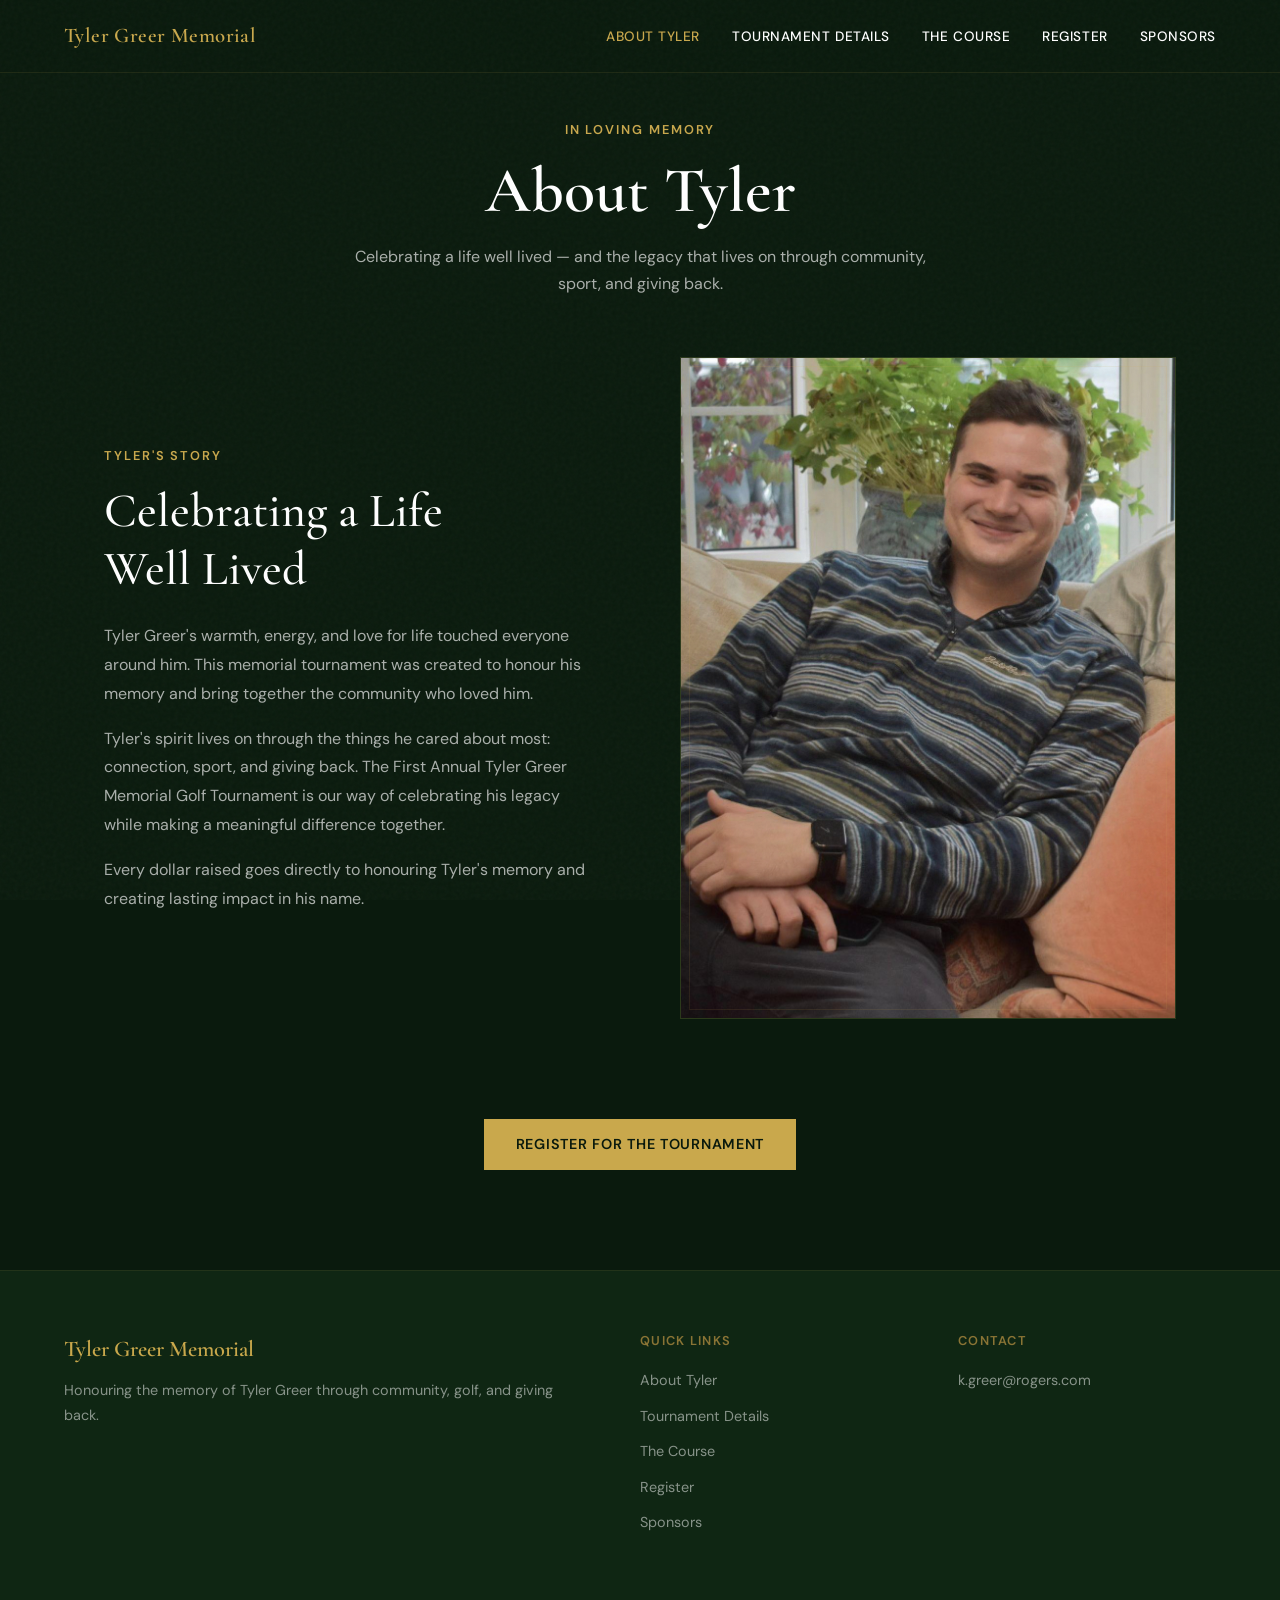
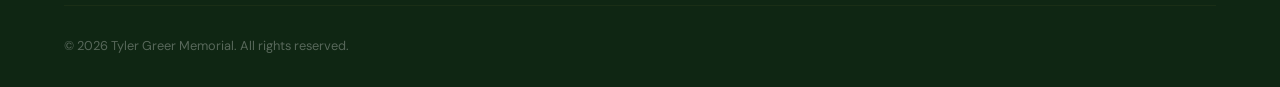
==== about.html @ 77832f96 "Add About Tyler page in dark green + gold tournament theme Brings the About Tyler section over from " ====
<!DOCTYPE html>
<html lang="en">
<head>
  <meta charset="UTF-8">
  <meta name="viewport" content="width=device-width, initial-scale=1.0">
  <title>About Tyler | Tyler Greer Memorial</title>
  <meta name="robots" content="noindex, nofollow">
  <meta name="description" content="Honouring the memory of Tyler Greer through community, sport, and giving back.">

  <!-- Fonts -->
  <link rel="preconnect" href="https://fonts.googleapis.com">
  <link rel="preconnect" href="https://fonts.gstatic.com" crossorigin>
  <link href="https://fonts.googleapis.com/css2?family=Cormorant+Garamond:ital,wght@0,400;0,500;0,600;0,700;1,400&family=DM+Sans:wght@400;500;600;700&display=swap" rel="stylesheet">

  <link rel="stylesheet" href="styles.css">

  <style>
    .about-page-hero {
      padding: 120px clamp(20px, 5vw, 80px) 40px;
      text-align: center;
    }

    .about-page-hero .section-label {
      margin-bottom: 16px;
    }

    .about-page-hero h1 {
      font-family: 'Cormorant Garamond', Georgia, serif;
      font-size: clamp(2.5rem, 5vw, 4rem);
      font-weight: 600;
      line-height: 1.1;
      margin-bottom: 16px;
    }

    .about-page-hero p {
      color: rgba(255, 255, 255, 0.65);
      max-width: 600px;
      margin: 0 auto;
      font-size: 1rem;
      line-height: 1.7;
    }

    .about.about--page {
      padding-top: 20px;
      padding-bottom: clamp(60px, 8vw, 100px);
    }

    .about-cta {
      text-align: center;
      padding: 0 clamp(20px, 5vw, 80px) clamp(60px, 8vw, 100px);
    }

    .about-cta .btn-primary {
      display: inline-block;
      min-width: 220px;
    }

    @media (max-width: 768px) {
      .about-page-hero {
        padding: 100px 20px 24px;
      }

      .about.about--page {
        grid-template-columns: 1fr !important;
        gap: 40px !important;
      }

      .about-photo {
        max-width: 360px;
        margin: 0 auto;
      }
    }
  </style>
</head>
<body>

  <!-- NAVIGATION -->
  <header class="header" id="header">
    <nav class="nav">
      <a href="index.html" class="nav-logo">Tyler Greer Memorial</a>
      <ul class="nav-links" id="navLinks">
        <li><a href="about.html" class="active">About Tyler</a></li>
        <li><a href="index.html#tournament">Tournament Details</a></li>
        <li><a href="course.html">The Course</a></li>
        <li><a href="index.html#register">Register</a></li>
        <li><a href="index.html#sponsors">Sponsors</a></li>
      </ul>
      <button class="mobile-toggle" id="mobileToggle" aria-label="Toggle navigation" aria-expanded="false">
        <span></span>
        <span></span>
        <span></span>
      </button>
    </nav>
  </header>

  <!-- ABOUT HERO -->
  <section class="about-page-hero">
    <span class="section-label">In Loving Memory</span>
    <h1>About Tyler</h1>
    <p>Celebrating a life well lived &mdash; and the legacy that lives on through community, sport, and giving back.</p>
  </section>

  <!-- ABOUT TYLER -->
  <section class="about about--page" id="about">
    <div class="about-text">
      <span class="section-label">Tyler's Story</span>
      <h2>Celebrating a Life<br>Well Lived</h2>
      <p>Tyler Greer's warmth, energy, and love for life touched everyone around him. This memorial tournament was created to honour his memory and bring together the community who loved him.</p>
      <p>Tyler's spirit lives on through the things he cared about most: connection, sport, and giving back. The First Annual Tyler Greer Memorial Golf Tournament is our way of celebrating his legacy while making a meaningful difference together.</p>
      <p>Every dollar raised goes directly to honouring Tyler's memory and creating lasting impact in his name.</p>
    </div>
    <div class="about-photo">
      <img src="tyler.jpeg" alt="Tyler Greer">
    </div>
  </section>

  <!-- CTA -->
  <section class="about-cta">
    <a href="index.html#register" class="btn-primary">Register for the Tournament</a>
  </section>

  <!-- FOOTER -->
  <footer class="footer">
    <div class="footer-inner">
      <div class="footer-brand">
        <h3>Tyler Greer Memorial</h3>
        <p>Honouring the memory of Tyler Greer through community, golf, and giving back.</p>
      </div>
      <div class="footer-col">
        <h4>Quick Links</h4>
        <ul>
          <li><a href="about.html">About Tyler</a></li>
          <li><a href="index.html#tournament">Tournament Details</a></li>
          <li><a href="course.html">The Course</a></li>
          <li><a href="index.html#register">Register</a></li>
          <li><a href="index.html#sponsors">Sponsors</a></li>
        </ul>
      </div>
      <div class="footer-col">
        <h4>Contact</h4>
        <ul>
          <li><a href="mailto:k.greer@rogers.com">k.greer@rogers.com</a></li>
        </ul>
      </div>
    </div>
    <div class="footer-bottom">
      <span>&copy; <span id="yearEl"></span> Tyler Greer Memorial. All rights reserved.</span>
    </div>
  </footer>

  <script src="script.js"></script>
</body>
</html>
---- styles.css ----
/* ============================================
   Tyler Greer Memorial
   Dark Green + Gold Luxury Golf Aesthetic
   ============================================ */

/* --- CSS Variables --- */
:root {
  --deep-green: #0a1a0d;
  --dark-green: #0f2613;
  --mid-green: #1a3a22;
  --soft-green: #2a5435;
  --light-green: #3d7a4a;
  --gold: #c9a84c;
  --gold-light: #dfc477;
  --gold-dim: #8a7435;
  --cream: #ffffff;
  --cream-soft: #ffffff;
  --white: #ffffff;
  --ease-out: cubic-bezier(0.16, 1, 0.3, 1);
  --ease-in-out: cubic-bezier(0.65, 0, 0.35, 1);
}

/* --- Light Theme (Foundation pages) --- */
body.theme-light {
  --deep-green: #FAF8F5;
  --dark-green: #F0EBE3;
  --mid-green: #E8E0D4;
  --soft-green: #D4C9B8;
  --cream: #1A2332;
  --cream-soft: #1A2332;
  --white: #1A2332;
  --gold-dim: #b8963f;
  background: #FAF8F5;
  color: #1A2332;
}

body.theme-light::before {
  display: none;
}

body.theme-light .header {
  background: rgba(250, 248, 245, 0.9);
  border-bottom-color: rgba(26, 35, 50, 0.08);
}

body.theme-light .header.scrolled {
  background: rgba(250, 248, 245, 0.97);
  box-shadow: 0 4px 30px rgba(0, 0, 0, 0.06);
}

body.theme-light .hero {
  background:
    radial-gradient(ellipse at 20% 50%, rgba(201, 168, 76, 0.06) 0%, transparent 60%),
    radial-gradient(ellipse at 80% 30%, rgba(201, 168, 76, 0.04) 0%, transparent 50%),
    #FAF8F5;
}

body.theme-light .hero-title {
  color: #1A2332;
}

body.theme-light .hero-venue {
  color: rgba(26, 35, 50, 0.6);
}

body.theme-light .btn-primary {
  color: #fff;
}

body.theme-light .nav-cta {
  color: #fff;
}

body.theme-light .popular-badge {
  color: #fff;
}

body.theme-light .btn-ghost {
  color: #1A2332;
  border-color: rgba(26, 35, 50, 0.2);
}

body.theme-light .btn-ghost:hover {
  border-color: var(--gold);
  color: var(--gold);
}

body.theme-light .nav-links a {
  color: rgba(26, 35, 50, 0.6);
}

body.theme-light .nav-links a:hover {
  color: var(--gold);
}

body.theme-light .stats-bar {
  background: #F0EBE3;
  border-color: rgba(26, 35, 50, 0.08);
}

body.theme-light .stat-label {
  color: rgba(26, 35, 50, 0.5);
}

body.theme-light .stat-divider {
  background: rgba(26, 35, 50, 0.12);
}

body.theme-light .about-text p {
  color: rgba(26, 35, 50, 0.6);
}

body.theme-light .about-photo {
  background: #F0EBE3;
  border-color: rgba(26, 35, 50, 0.1);
}

body.theme-light .about-photo::after {
  border-color: rgba(26, 35, 50, 0.06);
}

body.theme-light .section-label {
  color: var(--gold);
}

body.theme-light .tournament-cta {
  background: #F0EBE3;
  border-color: rgba(26, 35, 50, 0.08);
}

body.theme-light .tournament-cta p {
  color: rgba(26, 35, 50, 0.6);
}

body.theme-light .tournament-cta .hero-date {
  color: var(--gold);
}

body.theme-light .tournament-cta .hero-venue {
  color: rgba(26, 35, 50, 0.55);
}

body.theme-light .details {
  background: #F0EBE3;
  border-color: rgba(26, 35, 50, 0.08);
}

body.theme-light .detail-card {
  background: rgba(250, 248, 245, 0.7);
  border-color: rgba(26, 35, 50, 0.08);
}

body.theme-light .detail-card:hover {
  border-color: rgba(201, 168, 76, 0.3);
  box-shadow: 0 8px 30px rgba(0, 0, 0, 0.06);
}

body.theme-light .detail-card h3 {
  color: var(--gold);
}

body.theme-light .detail-card p {
  color: rgba(26, 35, 50, 0.6);
}

body.theme-light .donate {
  background: #FAF8F5;
}

body.theme-light .donate-inner > p {
  color: rgba(26, 35, 50, 0.6);
}

body.theme-light .donate-amount {
  background: #F0EBE3;
  border-color: rgba(26, 35, 50, 0.1);
  color: #1A2332;
}

body.theme-light .donate-amount:hover,
body.theme-light .donate-amount.active {
  border-color: var(--gold);
  background: rgba(201, 168, 76, 0.1);
  color: var(--gold);
}

body.theme-light .donate-custom {
  background: #F0EBE3;
  border-color: rgba(26, 35, 50, 0.1);
  color: #1A2332;
}

body.theme-light .donate-custom::placeholder {
  color: rgba(26, 35, 50, 0.35);
}

body.theme-light .donate-custom:focus {
  border-color: var(--gold);
  box-shadow: 0 0 0 3px rgba(201, 168, 76, 0.1);
}

body.theme-light .footer {
  background: #1A2332;
  color: #ffffff;
  border-top-color: rgba(201, 168, 76, 0.1);
}

body.theme-light .footer-brand p {
  color: rgba(255, 255, 255, 0.5);
}

body.theme-light .footer-col h4 {
  color: var(--gold-dim);
}

body.theme-light .footer-col ul li a,
body.theme-light .footer-col ul li span {
  color: rgba(255, 255, 255, 0.5);
}

body.theme-light .footer-col ul li a:hover {
  color: var(--gold);
}

body.theme-light .footer-bottom {
  color: rgba(255, 255, 255, 0.3);
  border-top-color: rgba(255, 255, 255, 0.06);
}

body.theme-light .scroll-indicator span {
  color: rgba(26, 35, 50, 0.3);
}

body.theme-light .scroll-line {
  background: linear-gradient(to bottom, var(--gold-dim), transparent);
}

/* Mobile nav overlay for light theme */
@media (max-width: 768px) {
  body.theme-light .nav-links {
    background: rgba(250, 248, 245, 0.98);
    border-bottom: 1px solid rgba(26, 35, 50, 0.08);
  }

  body.theme-light .nav-links a {
    color: #1A2332;
    border-bottom-color: rgba(26, 35, 50, 0.06);
  }

  body.theme-light .mobile-toggle span {
    background: #1A2332;
  }
}

/* --- Reset --- */
*, *::before, *::after {
  margin: 0;
  padding: 0;
  box-sizing: border-box;
}

html {
  scroll-behavior: smooth;
  font-size: 16px;
}

body {
  font-family: 'DM Sans', 'Helvetica Neue', sans-serif;
  background: var(--deep-green);
  color: var(--cream);
  line-height: 1.6;
  overflow-x: hidden;
  -webkit-font-smoothing: antialiased;
  -moz-osx-font-smoothing: grayscale;
}

/* Grain texture overlay */
body::before {
  content: '';
  position: fixed;
  top: 0;
  left: 0;
  width: 100%;
  height: 100%;
  background-image: url("data:image/svg+xml,%3Csvg viewBox='0 0 256 256' xmlns='http://www.w3.org/2000/svg'%3E%3Cfilter id='noise'%3E%3CfeTurbulence type='fractalNoise' baseFrequency='0.9' numOctaves='4' stitchTiles='stitch'/%3E%3C/filter%3E%3Crect width='100%25' height='100%25' filter='url(%23noise)' opacity='0.035'/%3E%3C/svg%3E");
  pointer-events: none;
  z-index: 9999;
}

a {
  color: inherit;
  text-decoration: none;
}

ul {
  list-style: none;
}

img {
  max-width: 100%;
  display: block;
}

/* --- Section Shared --- */
.section-label {
  display: block;
  font-size: 0.8rem;
  font-weight: 600;
  letter-spacing: 0.15em;
  text-transform: uppercase;
  color: var(--gold);
  margin-bottom: 16px;
}

/* ============================================
   NAVIGATION
   ============================================ */
.header {
  position: fixed;
  top: 0;
  left: 0;
  right: 0;
  z-index: 100;
  padding: 0 clamp(20px, 5vw, 80px);
  background: rgba(10, 26, 13, 0.85);
  backdrop-filter: blur(20px);
  -webkit-backdrop-filter: blur(20px);
  border-bottom: 1px solid rgba(201, 168, 76, 0.1);
  transition: background 0.4s, box-shadow 0.4s;
}

.header.scrolled {
  background: rgba(10, 26, 13, 0.95);
  box-shadow: 0 4px 30px rgba(0, 0, 0, 0.3);
}

.nav {
  max-width: 1200px;
  margin: 0 auto;
  display: flex;
  justify-content: space-between;
  align-items: center;
  height: 72px;
}

.nav-logo {
  font-family: 'Cormorant Garamond', Georgia, serif;
  font-size: 1.3rem;
  font-weight: 600;
  color: var(--gold);
  letter-spacing: 0.02em;
  white-space: nowrap;
}

.nav-links {
  display: flex;
  gap: 32px;
}

.nav-links a {
  color: var(--cream-soft);
  font-size: 0.85rem;
  font-weight: 500;
  letter-spacing: 0.04em;
  text-transform: uppercase;
  transition: color 0.3s;
}

.nav-links a:hover {
  color: var(--gold);
}

.nav-cta {
  padding: 10px 24px;
  font-size: 0.8rem;
}

/* Mobile Toggle */
.mobile-toggle {
  display: none;
  flex-direction: column;
  justify-content: center;
  gap: 5px;
  background: none;
  border: none;
  cursor: pointer;
  padding: 8px;
  z-index: 101;
}

.mobile-toggle span {
  display: block;
  width: 24px;
  height: 2px;
  background: var(--cream);
  transition: all 0.3s var(--ease-out);
  transform-origin: center;
}

.mobile-toggle.active span:nth-child(1) {
  transform: rotate(45deg) translate(5px, 5px);
}

.mobile-toggle.active span:nth-child(2) {
  opacity: 0;
}

.mobile-toggle.active span:nth-child(3) {
  transform: rotate(-45deg) translate(5px, -5px);
}

/* ============================================
   BUTTONS
   ============================================ */
.btn-primary {
  display: inline-block;
  background: var(--gold);
  color: var(--deep-green);
  padding: 14px 32px;
  border: none;
  font-family: 'DM Sans', sans-serif;
  font-weight: 600;
  font-size: 0.9rem;
  letter-spacing: 0.05em;
  text-transform: uppercase;
  cursor: pointer;
  transition: all 0.3s var(--ease-out);
  text-align: center;
}

.btn-primary:hover {
  background: var(--gold-light);
  transform: translateY(-3px);
  box-shadow: 0 8px 30px rgba(201, 168, 76, 0.3);
}

.btn-green {
  display: inline-block;
  background: #1a3a22;
  color: #c9a84c;
  padding: 14px 32px;
  border: 1px solid #1a3a22;
  font-family: 'DM Sans', sans-serif;
  font-weight: 600;
  font-size: 0.9rem;
  letter-spacing: 0.05em;
  text-transform: uppercase;
  cursor: pointer;
  transition: all 0.3s var(--ease-out);
  text-align: center;
  text-decoration: none;
}

.btn-green:hover {
  background: #2a5435;
  border-color: #2a5435;
  transform: translateY(-3px);
  box-shadow: 0 8px 30px rgba(26, 58, 34, 0.3);
}

.btn-ghost {
  display: inline-block;
  background: transparent;
  color: var(--cream);
  padding: 14px 32px;
  border: 1px solid rgba(255, 255, 255, 0.3);
  font-family: 'DM Sans', sans-serif;
  font-weight: 500;
  font-size: 0.9rem;
  letter-spacing: 0.05em;
  text-transform: uppercase;
  cursor: pointer;
  transition: all 0.3s var(--ease-out);
  text-align: center;
}

.btn-ghost:hover {
  border-color: var(--gold);
  color: var(--gold);
  transform: translateY(-3px);
}

/* ============================================
   HERO
   ============================================ */
.hero {
  min-height: 100vh;
  display: flex;
  flex-direction: column;
  justify-content: center;
  align-items: center;
  text-align: center;
  padding: 120px clamp(20px, 5vw, 80px) 80px;
  position: relative;
  background:
    radial-gradient(ellipse at 20% 50%, rgba(42, 84, 53, 0.3) 0%, transparent 60%),
    radial-gradient(ellipse at 80% 30%, rgba(201, 168, 76, 0.08) 0%, transparent 50%),
    var(--deep-green);
}

.hero-content {
  max-width: 800px;
}

.hero-memorial {
  display: block;
  font-family: 'DM Sans', sans-serif;
  font-size: 0.85rem;
  font-weight: 500;
  letter-spacing: 0.15em;
  text-transform: uppercase;
  color: var(--gold);
  margin-bottom: 24px;
  opacity: 0;
  animation: fadeUp 0.8s var(--ease-out) 0.2s forwards;
}

.hero-title {
  font-family: 'Cormorant Garamond', Georgia, serif;
  font-size: clamp(2.8rem, 7vw, 5.5rem);
  font-weight: 600;
  line-height: 1.1;
  margin-bottom: 16px;
  opacity: 0;
  animation: fadeUp 0.8s var(--ease-out) 0.4s forwards;
}

.hero-date {
  font-family: 'Cormorant Garamond', Georgia, serif;
  font-size: clamp(1.2rem, 3vw, 1.8rem);
  font-weight: 400;
  font-style: italic;
  color: var(--gold-light);
  margin-bottom: 8px;
  opacity: 0;
  animation: fadeUp 0.8s var(--ease-out) 0.6s forwards;
}

.hero-venue {
  font-size: 1rem;
  color: rgba(255, 255, 255, 0.65);
  margin-bottom: 40px;
  opacity: 0;
  animation: fadeUp 0.8s var(--ease-out) 0.7s forwards;
}

.hero-buttons {
  display: flex;
  gap: 16px;
  flex-wrap: wrap;
  justify-content: center;
  opacity: 0;
  animation: fadeUp 0.8s var(--ease-out) 0.9s forwards;
}

/* Scroll Indicator */
.scroll-indicator {
  position: absolute;
  bottom: 40px;
  left: 50%;
  transform: translateX(-50%);
  display: flex;
  flex-direction: column;
  align-items: center;
  gap: 8px;
  opacity: 0;
  animation: fadeUp 0.8s var(--ease-out) 1.2s forwards;
}

.scroll-indicator span {
  font-size: 0.7rem;
  letter-spacing: 0.15em;
  text-transform: uppercase;
  color: rgba(255, 255, 255, 0.4);
}

.scroll-line {
  width: 1px;
  height: 40px;
  background: linear-gradient(to bottom, var(--gold-dim), transparent);
  animation: scrollPulse 2s ease-in-out infinite;
}

/* ============================================
   STATS BAR
   ============================================ */
.stats-bar {
  background: var(--dark-green);
  border-top: 1px solid rgba(201, 168, 76, 0.1);
  border-bottom: 1px solid rgba(201, 168, 76, 0.1);
  padding: 32px clamp(20px, 5vw, 80px);
}

.stats-inner {
  max-width: 1200px;
  margin: 0 auto;
  display: flex;
  justify-content: center;
  align-items: center;
  gap: 0;
}

.stat-item {
  flex: 1;
  text-align: center;
  padding: 0 24px;
}

.stat-number {
  display: block;
  font-family: 'Cormorant Garamond', Georgia, serif;
  font-size: 1.8rem;
  font-weight: 700;
  color: var(--gold);
  margin-bottom: 4px;
}

.stat-label {
  font-size: 0.8rem;
  color: rgba(255, 255, 255, 0.5);
  letter-spacing: 0.05em;
  text-transform: uppercase;
}

.stat-divider {
  width: 1px;
  height: 40px;
  background: rgba(201, 168, 76, 0.15);
  flex-shrink: 0;
}

/* ============================================
   ABOUT TYLER
   ============================================ */
.about {
  padding: clamp(40px, 5vw, 60px) clamp(20px, 5vw, 80px) clamp(60px, 8vw, 100px);
  max-width: 1200px;
  margin: 0 auto;
  display: grid;
  grid-template-columns: 1fr 1fr;
  gap: 80px;
  align-items: center;
}

.about-text h2 {
  font-family: 'Cormorant Garamond', Georgia, serif;
  font-size: clamp(2rem, 4vw, 3rem);
  font-weight: 500;
  line-height: 1.2;
  margin-bottom: 24px;
}

.about-text p {
  color: rgba(255, 255, 255, 0.65);
  font-size: 1rem;
  line-height: 1.8;
  margin-bottom: 16px;
}

.about-photo {
  aspect-ratio: 3 / 4;
  background: var(--dark-green);
  border: 1px solid rgba(201, 168, 76, 0.15);
  position: relative;
  overflow: hidden;
}

.about-photo img {
  width: 100%;
  height: 100%;
  object-fit: cover;
}

.about-photo::after {
  content: '';
  position: absolute;
  inset: 8px;
  border: 1px solid rgba(201, 168, 76, 0.1);
  pointer-events: none;
}

/* ============================================
   TOURNAMENT DETAILS
   ============================================ */
.details {
  padding: clamp(40px, 5vw, 60px) clamp(20px, 5vw, 80px) clamp(60px, 8vw, 100px);
  background:
    radial-gradient(ellipse at 50% 0%, rgba(26, 58, 34, 0.5) 0%, transparent 60%),
    var(--dark-green);
  border-top: 1px solid rgba(201, 168, 76, 0.08);
  border-bottom: 1px solid rgba(201, 168, 76, 0.08);
}

.details-inner {
  max-width: 1200px;
  margin: 0 auto;
  text-align: center;
}

.details-inner h2 {
  font-family: 'Cormorant Garamond', Georgia, serif;
  font-size: clamp(2rem, 4vw, 3rem);
  font-weight: 500;
  margin-bottom: 60px;
}

.details-grid {
  display: grid;
  grid-template-columns: repeat(3, 1fr);
  gap: 30px;
  margin-bottom: 48px;
}

.detail-card {
  background: rgba(15, 38, 19, 0.5);
  border: 1px solid rgba(201, 168, 76, 0.1);
  padding: 48px 32px;
  text-align: center;
  transition: all 0.4s var(--ease-out);
}

.detail-card:hover {
  transform: translateY(-4px);
  border-color: rgba(201, 168, 76, 0.25);
  box-shadow: 0 8px 30px rgba(0, 0, 0, 0.3);
}

.card-icon {
  font-size: 2.2rem;
  margin-bottom: 20px;
  display: block;
}

.detail-card h3 {
  font-family: 'Cormorant Garamond', Georgia, serif;
  font-size: 1.4rem;
  font-weight: 600;
  margin-bottom: 12px;
  color: var(--gold-light);
}

.detail-card p {
  font-size: 0.95rem;
  color: rgba(255, 255, 255, 0.6);
  line-height: 1.7;
}

.details-cta {
  text-align: center;
}

/* ============================================
   PRICING / REGISTER
   ============================================ */
.pricing {
  padding: clamp(20px, 3vw, 32px) clamp(20px, 5vw, 80px) clamp(40px, 5vw, 60px);
}

.pricing-inner {
  max-width: 1000px;
  margin: 0 auto;
  text-align: center;
}

.pricing-inner h2 {
  font-family: 'Cormorant Garamond', Georgia, serif;
  font-size: clamp(1.8rem, 3.5vw, 2.5rem);
  font-weight: 500;
  margin-bottom: 8px;
}

.pricing-subtitle {
  color: rgba(255, 255, 255, 0.6);
  margin-bottom: 16px;
  font-size: 0.9rem;
}

.pricing-grid {
  display: grid;
  grid-template-columns: repeat(3, 1fr);
  gap: 30px;
}

.price-card {
  background: rgba(15, 38, 19, 0.4);
  border: 1px solid rgba(201, 168, 76, 0.1);
  padding: 36px 32px 32px;
  text-align: center;
  position: relative;
  transition: all 0.4s var(--ease-out);
  width: 100%;
  display: flex;
  flex-direction: column;
}

.price-card.featured {
  border-color: var(--gold-dim);
  background:
    linear-gradient(135deg, rgba(201, 168, 76, 0.08) 0%, transparent 50%),
    rgba(15, 38, 19, 0.6);
}

.popular-badge {
  position: absolute;
  top: -1px;
  left: 50%;
  transform: translateX(-50%);
  background: var(--gold);
  color: var(--deep-green);
  padding: 4px 24px;
  font-size: 0.75rem;
  font-weight: 700;
  letter-spacing: 0.08em;
  text-transform: uppercase;
}

.price-card:hover {
  transform: translateY(-4px);
  box-shadow: 0 12px 40px rgba(0, 0, 0, 0.3);
}

.price-card h3 {
  font-family: 'Cormorant Garamond', Georgia, serif;
  font-size: 1.6rem;
  font-weight: 600;
  margin-bottom: 8px;
  margin-top: 8px;
}

.price-amount {
  font-family: 'Cormorant Garamond', Georgia, serif;
  font-size: 2.8rem;
  font-weight: 700;
  color: var(--gold);
  margin-bottom: 2px;
}

.price-note {
  font-size: 0.85rem;
  color: rgba(255, 255, 255, 0.5);
  margin-bottom: 16px;
}

.price-features {
  text-align: left;
  margin-bottom: 20px;
  flex-grow: 1;
}

.price-features li {
  padding: 6px 0;
  font-size: 0.9rem;
  color: rgba(255, 255, 255, 0.7);
  border-bottom: 1px solid rgba(201, 168, 76, 0.06);
  display: flex;
  align-items: center;
  gap: 12px;
}

.price-features li::before {
  content: '';
  width: 6px;
  height: 6px;
  background: var(--gold);
  border-radius: 50%;
  flex-shrink: 0;
}

.price-card .btn-primary {
  width: 100%;
}

/* ============================================
   SPONSORS
   ============================================ */
.sponsors {
  padding: clamp(20px, 3vw, 32px) clamp(20px, 5vw, 80px) clamp(40px, 5vw, 60px);
  background: var(--dark-green);
  border-top: 1px solid rgba(201, 168, 76, 0.08);
  border-bottom: 1px solid rgba(201, 168, 76, 0.08);
}

.sponsors-inner {
  max-width: 1200px;
  margin: 0 auto;
  text-align: center;
}

.sponsors-inner h2 {
  font-family: 'Cormorant Garamond', Georgia, serif;
  font-size: clamp(1.8rem, 3.5vw, 2.5rem);
  font-weight: 500;
  margin-bottom: 8px;
}

.sponsors-subtitle {
  color: rgba(255, 255, 255, 0.6);
  margin-bottom: 16px;
}

.sponsor-group-title {
  font-family: 'Cormorant Garamond', Georgia, serif;
  font-size: clamp(1.4rem, 2.5vw, 1.8rem);
  font-weight: 600;
  color: rgba(255, 255, 255, 0.9);
  letter-spacing: 0.02em;
  margin: 48px 0 24px;
  text-align: center;
}

.sponsor-group-title:first-of-type {
  margin-top: 32px;
}

.sponsor-tiers {
  display: grid;
  grid-template-columns: repeat(3, 1fr);
  gap: 30px;
  margin-bottom: 12px;
}

.sponsor-tiers--two {
  grid-template-columns: repeat(2, 1fr);
  max-width: 820px;
  margin-left: auto;
  margin-right: auto;
}

.tier-availability {
  font-size: 0.78rem;
  letter-spacing: 0.12em;
  text-transform: uppercase;
  color: var(--gold);
  margin-top: -16px;
  margin-bottom: 24px;
}

.sponsor-tier-note {
  font-size: 0.8rem;
  line-height: 1.55;
  color: rgba(255, 255, 255, 0.55);
  text-align: center;
  margin-bottom: 16px;
}

.sponsor-tier-note strong {
  color: rgba(255, 255, 255, 0.85);
  font-weight: 600;
}

.sponsor-tier {
  background: rgba(10, 26, 13, 0.6);
  border: 1px solid rgba(201, 168, 76, 0.1);
  padding: 48px 36px;
  transition: all 0.4s var(--ease-out);
  width: 100%;
  display: flex;
  flex-direction: column;
}

.sponsor-tier.featured-sponsor {
  border-color: var(--gold-dim);
  background:
    linear-gradient(135deg, rgba(201, 168, 76, 0.06) 0%, transparent 50%),
    rgba(10, 26, 13, 0.7);
}

.sponsor-tier:hover {
  transform: translateY(-4px);
  border-color: rgba(201, 168, 76, 0.3);
  box-shadow: 0 12px 40px rgba(0, 0, 0, 0.3);
}

.sponsor-tier h3 {
  font-family: 'Cormorant Garamond', Georgia, serif;
  font-size: 1.5rem;
  font-weight: 600;
  color: var(--gold-light);
  margin-bottom: 8px;
}

.tier-price {
  font-family: 'Cormorant Garamond', Georgia, serif;
  font-size: 2.5rem;
  font-weight: 700;
  color: var(--gold);
  margin-bottom: 24px;
}

.sponsor-tier ul {
  text-align: left;
  margin-bottom: 32px;
  flex-grow: 1;
}

.sponsor-tier ul li {
  padding: 8px 0;
  font-size: 0.9rem;
  color: rgba(255, 255, 255, 0.65);
  display: flex;
  align-items: flex-start;
  gap: 10px;
}

.sponsor-tier ul li::before {
  content: '\2713';
  color: var(--gold);
  font-weight: 700;
  flex-shrink: 0;
  margin-top: 1px;
}

.sponsor-tier .btn-primary {
  width: 100%;
  display: block;
  text-align: center;
}

.sponsors-note {
  margin-top: 40px;
}

.sponsors-note p {
  color: rgba(255, 255, 255, 0.5);
  font-size: 0.9rem;
}

.sponsors-note a {
  color: var(--gold);
  text-decoration: underline;
  text-underline-offset: 3px;
}

.sponsors-note a:hover {
  color: var(--gold-light);
}

/* ============================================
   DONATE
   ============================================ */
.donate {
  padding: clamp(40px, 5vw, 60px) clamp(20px, 5vw, 80px) clamp(60px, 8vw, 100px);
  text-align: center;
  background:
    radial-gradient(ellipse at 50% 100%, rgba(201, 168, 76, 0.06) 0%, transparent 50%),
    var(--deep-green);
}

.donate-inner {
  max-width: 600px;
  margin: 0 auto;
}

.donate-inner h2 {
  font-family: 'Cormorant Garamond', Georgia, serif;
  font-size: clamp(2rem, 4vw, 3rem);
  font-weight: 500;
  margin-bottom: 16px;
}

.donate-inner > p {
  color: rgba(255, 255, 255, 0.6);
  margin-bottom: 40px;
  line-height: 1.8;
}

.donate-amounts {
  display: flex;
  gap: 12px;
  justify-content: center;
  flex-wrap: wrap;
  margin-bottom: 20px;
}

.donate-amount {
  background: rgba(15, 38, 19, 0.5);
  border: 1px solid rgba(201, 168, 76, 0.15);
  padding: 14px 28px;
  font-family: 'Cormorant Garamond', Georgia, serif;
  font-size: 1.3rem;
  font-weight: 600;
  color: var(--cream);
  cursor: pointer;
  transition: all 0.3s var(--ease-out);
}

.donate-amount:hover,
.donate-amount.active {
  border-color: var(--gold);
  background: rgba(201, 168, 76, 0.1);
  color: var(--gold);
}

.donate-custom {
  width: 100%;
  max-width: 300px;
  margin: 0 auto 32px;
  padding: 14px 20px;
  background: rgba(15, 38, 19, 0.5);
  border: 1px solid rgba(201, 168, 76, 0.15);
  color: var(--cream);
  font-family: 'DM Sans', sans-serif;
  font-size: 1rem;
  text-align: center;
  outline: none;
  transition: border-color 0.3s;
  display: block;
}

.donate-custom:focus {
  border-color: var(--gold);
  box-shadow: 0 0 0 3px rgba(201, 168, 76, 0.1);
}

.donate-custom::placeholder {
  color: rgba(255, 255, 255, 0.35);
}

/* Hide number input arrows */
.donate-custom::-webkit-outer-spin-button,
.donate-custom::-webkit-inner-spin-button {
  -webkit-appearance: none;
  margin: 0;
}

.donate-custom[type=number] {
  -moz-appearance: textfield;
}

.donate-cta {
  text-align: center;
}

/* ============================================
   FOOTER
   ============================================ */
.footer {
  padding: 60px clamp(20px, 5vw, 80px) 30px;
  border-top: 1px solid rgba(201, 168, 76, 0.1);
  background: var(--dark-green);
}

.footer-inner {
  max-width: 1200px;
  margin: 0 auto 60px;
  display: grid;
  grid-template-columns: 2fr 1fr 1fr;
  gap: 60px;
}

.footer-brand h3 {
  font-family: 'Cormorant Garamond', Georgia, serif;
  font-size: 1.4rem;
  font-weight: 600;
  color: var(--gold);
  margin-bottom: 12px;
}

.footer-brand p {
  color: rgba(255, 255, 255, 0.5);
  font-size: 0.9rem;
  line-height: 1.7;
}

.footer-col h4 {
  font-size: 0.8rem;
  font-weight: 600;
  letter-spacing: 0.1em;
  text-transform: uppercase;
  color: var(--gold-dim);
  margin-bottom: 16px;
}

.footer-col ul li {
  margin-bottom: 10px;
}

.footer-col ul li a,
.footer-col ul li span {
  color: rgba(255, 255, 255, 0.5);
  font-size: 0.9rem;
  transition: color 0.3s;
}

.footer-col ul li a:hover {
  color: var(--gold);
}

.footer-bottom {
  max-width: 1200px;
  margin: 0 auto;
  padding-top: 30px;
  border-top: 1px solid rgba(201, 168, 76, 0.06);
  display: flex;
  justify-content: space-between;
  align-items: center;
  font-size: 0.8rem;
  color: rgba(255, 255, 255, 0.3);
}

/* ============================================
   PASSWORD GATE
   ============================================ */
.password-gate {
  position: fixed;
  inset: 0;
  z-index: 10000;
  background: var(--deep-green);
  display: flex;
  align-items: center;
  justify-content: center;
  transition: opacity 0.4s var(--ease-out);
}

.password-gate-card {
  background: rgba(15, 38, 19, 0.6);
  border: 1px solid rgba(201, 168, 76, 0.15);
  padding: 48px 40px;
  max-width: 420px;
  width: 90%;
  text-align: center;
}

.password-gate-card h2 {
  font-family: 'Cormorant Garamond', Georgia, serif;
  font-size: 1.8rem;
  font-weight: 600;
  margin-bottom: 8px;
}

.password-gate-card p {
  color: rgba(255, 255, 255, 0.6);
  font-size: 0.9rem;
  margin-bottom: 28px;
  line-height: 1.6;
}

.password-gate-logo {
  font-family: 'Cormorant Garamond', Georgia, serif;
  font-size: 1.1rem;
  font-weight: 600;
  color: var(--gold);
  margin-bottom: 24px;
  letter-spacing: 0.02em;
}

.password-gate-input {
  width: 100%;
  padding: 14px 20px;
  background: rgba(10, 26, 13, 0.6);
  border: 1px solid rgba(201, 168, 76, 0.2);
  color: var(--cream);
  font-family: 'DM Sans', sans-serif;
  font-size: 1rem;
  text-align: center;
  outline: none;
  margin-bottom: 16px;
  transition: border-color 0.3s;
  letter-spacing: 0.1em;
}

.password-gate-input:focus {
  border-color: var(--gold);
  box-shadow: 0 0 0 3px rgba(201, 168, 76, 0.1);
}

.password-gate-input::placeholder {
  color: rgba(255, 255, 255, 0.3);
  letter-spacing: 0.05em;
}

.password-gate-error {
  color: #e07c6a;
  font-size: 0.85rem;
  margin-bottom: 16px;
  min-height: 20px;
}

.password-gate .btn-primary {
  width: 100%;
}

/* ============================================
   TOURNAMENT CTA (Homepage)
   ============================================ */
.tournament-cta {
  padding: clamp(40px, 5vw, 60px) clamp(20px, 5vw, 80px);
  text-align: center;
  background:
    radial-gradient(ellipse at 50% 0%, rgba(26, 58, 34, 0.5) 0%, transparent 60%),
    var(--dark-green);
  border-top: 1px solid rgba(201, 168, 76, 0.08);
  border-bottom: 1px solid rgba(201, 168, 76, 0.08);
}

.tournament-cta-inner {
  max-width: 700px;
  margin: 0 auto;
}

.tournament-cta h2 {
  font-family: 'Cormorant Garamond', Georgia, serif;
  font-size: clamp(2rem, 4vw, 3rem);
  font-weight: 500;
  margin-bottom: 16px;
}

.tournament-cta .hero-date {
  animation: none;
  opacity: 1;
  margin-bottom: 8px;
}

.tournament-cta .hero-venue {
  animation: none;
  opacity: 1;
  margin-bottom: 32px;
}

.tournament-cta p {
  color: rgba(255, 255, 255, 0.6);
  margin-bottom: 32px;
  line-height: 1.7;
}

.tournament-cta .btn-primary {
  padding: 18px 48px;
  font-size: 1rem;
}

/* ============================================
   HERO MODIFIERS (Sub-pages)
   ============================================ */
.hero--tournament {
  min-height: 60vh;
}

.hero--donate {
  min-height: 50vh;
}

/* Active nav link */
.nav-links a.active {
  color: var(--gold);
}

/* ============================================
   ANIMATIONS
   ============================================ */
@keyframes fadeUp {
  from {
    opacity: 0;
    transform: translateY(24px);
  }
  to {
    opacity: 1;
    transform: translateY(0);
  }
}

@keyframes scrollPulse {
  0%, 100% { opacity: 0.3; }
  50% { opacity: 1; }
}

/* Scroll reveal */
.reveal {
  opacity: 0;
  transform: translateY(30px);
  transition: opacity 0.6s var(--ease-out), transform 0.6s var(--ease-out);
}

.reveal.visible {
  opacity: 1;
  transform: translateY(0);
}

.reveal-child {
  opacity: 0;
  transform: translateY(20px);
  transition: opacity 0.5s var(--ease-out), transform 0.5s var(--ease-out);
}

.reveal-child.visible {
  opacity: 1;
  transform: translateY(0);
}

/* ============================================
   RESPONSIVE
   ============================================ */
@media (max-width: 1024px) {
  .about {
    grid-template-columns: 1fr;
    gap: 40px;
  }

  .about-photo {
    max-width: 400px;
    margin: 0 auto;
  }
}

@media (max-width: 768px) {
  .nav-links {
    display: none;
    position: absolute;
    top: 72px;
    left: 0;
    right: 0;
    background: rgba(10, 26, 13, 0.98);
    backdrop-filter: blur(20px);
    flex-direction: column;
    align-items: center;
    gap: 0;
    z-index: 99;
    padding: 8px 0;
    border-bottom: 1px solid rgba(201, 168, 76, 0.1);
  }

  .nav-links.active {
    display: flex;
  }

  .nav-links li {
    width: 100%;
    text-align: center;
  }

  .nav-links a {
    font-size: 1rem;
    display: block;
    padding: 16px 20px;
    border-bottom: 1px solid rgba(255, 255, 255, 0.05);
  }

  .nav-cta {
    display: none;
  }

  .mobile-toggle {
    display: flex;
  }

  .hero-buttons {
    flex-direction: column;
    align-items: center;
  }

  .hero-buttons .btn-primary,
  .hero-buttons .btn-ghost {
    width: 100%;
    max-width: 280px;
  }

  .stats-inner {
    flex-wrap: wrap;
    gap: 20px;
  }

  .stat-item {
    flex: 0 0 45%;
    padding: 12px 0;
  }

  .stat-divider {
    display: none;
  }

  .details-grid {
    grid-template-columns: 1fr;
  }

  .footer-inner {
    grid-template-columns: 1fr;
    gap: 30px;
  }

  .footer-bottom {
    flex-direction: column;
    gap: 8px;
    text-align: center;
  }

  .pricing-grid {
    grid-template-columns: 1fr !important;
  }

  .sponsor-tiers,
  .sponsor-tiers--two {
    grid-template-columns: 1fr !important;
  }

  .sponsor-group-title {
    margin: 36px 0 20px;
  }

  .donate-amounts {
    display: grid;
    grid-template-columns: repeat(3, 1fr);
    gap: 8px;
  }

  .donate-amount {
    padding: 12px 8px;
    font-size: 1rem;
  }

  .password-gate-card {
    padding: 36px 24px;
  }

  .tournament-cta .btn-primary {
    width: 100%;
    max-width: 300px;
  }

  .hero--tournament,
  .hero--donate {
    min-height: auto;
    padding-top: 100px;
    padding-bottom: 60px;
  }
}

@media (max-width: 480px) {
  .hero-title {
    font-size: clamp(2.2rem, 10vw, 3.5rem);
  }

  .price-card {
    padding: 40px 24px;
  }

  .sponsor-tier {
    padding: 40px 24px;
  }
}

/* ============================================
   REGISTRATION MODAL
   ============================================ */
.register-modal {
  position: fixed;
  inset: 0;
  z-index: 9000;
  display: none;
  align-items: flex-start;
  justify-content: center;
  padding: 40px 16px;
  overflow-y: auto;
  -webkit-overflow-scrolling: touch;
  scrollbar-color: var(--gold) rgba(10, 26, 13, 0.6);
}

.register-modal::-webkit-scrollbar {
  width: 16px;
}

.register-modal::-webkit-scrollbar-track {
  background: rgba(10, 26, 13, 0.6);
  border-left: 1px solid rgba(201, 168, 76, 0.15);
}

.register-modal::-webkit-scrollbar-thumb {
  background-color: var(--gold);
  border-radius: 8px;
  border: 3px solid rgba(10, 26, 13, 0.6);
  background-clip: padding-box;
  min-height: 60px;
}

.register-modal::-webkit-scrollbar-thumb:hover {
  background-color: var(--gold-light);
  background-clip: padding-box;
}

.register-modal.is-open {
  display: flex;
}

.register-modal-overlay {
  position: fixed;
  inset: 0;
  background: rgba(10, 26, 13, 0.85);
  backdrop-filter: blur(6px);
  -webkit-backdrop-filter: blur(6px);
}

.register-modal-card {
  position: relative;
  z-index: 1;
  width: 100%;
  max-width: 720px;
  background: #102a16;
  border: 1px solid rgba(201, 168, 76, 0.2);
  padding: 48px clamp(24px, 4vw, 56px);
  margin: auto 0;
  box-shadow: 0 20px 80px rgba(0, 0, 0, 0.5);
}

.register-modal-close {
  position: absolute;
  top: 14px;
  right: 18px;
  width: 40px;
  height: 40px;
  background: transparent;
  border: none;
  color: rgba(255, 255, 255, 0.6);
  font-size: 1.8rem;
  line-height: 1;
  cursor: pointer;
  transition: color 0.2s;
}

.register-modal-close:hover {
  color: var(--gold);
}

.register-modal-body .section-label,
.register-modal-success .section-label {
  display: block;
  margin-bottom: 12px;
}

.register-modal-body h2,
.register-modal-success h2 {
  font-family: 'Cormorant Garamond', Georgia, serif;
  font-size: clamp(1.8rem, 3.5vw, 2.4rem);
  font-weight: 600;
  line-height: 1.15;
  margin-bottom: 8px;
  color: #fff;
}

.register-modal-subtitle {
  color: var(--gold);
  font-size: 0.95rem;
  letter-spacing: 0.05em;
  margin-bottom: 32px;
}

.golfer-fieldset {
  border: 1px solid rgba(201, 168, 76, 0.18);
  padding: 24px;
  margin: 0 0 20px;
}

.golfer-fieldset legend {
  font-family: 'Cormorant Garamond', Georgia, serif;
  font-size: 1.3rem;
  font-weight: 600;
  color: var(--gold);
  padding: 0 12px;
  letter-spacing: 0.02em;
}

.form-row {
  display: grid;
  grid-template-columns: 1fr 1fr;
  gap: 14px;
}

.form-field {
  margin-bottom: 14px;
  display: flex;
  flex-direction: column;
}

.form-field label {
  font-size: 0.78rem;
  letter-spacing: 0.08em;
  text-transform: uppercase;
  color: rgba(255, 255, 255, 0.6);
  margin-bottom: 6px;
}

.form-field input,
.form-field select {
  padding: 12px 14px;
  background: rgba(10, 26, 13, 0.6);
  border: 1px solid rgba(201, 168, 76, 0.2);
  color: #fff;
  font-family: 'DM Sans', sans-serif;
  font-size: 0.95rem;
  outline: none;
  transition: border-color 0.2s, box-shadow 0.2s;
  border-radius: 0;
  -webkit-appearance: none;
  appearance: none;
}

.form-field select {
  background-image: url("data:image/svg+xml,%3Csvg xmlns='http://www.w3.org/2000/svg' width='12' height='8' viewBox='0 0 12 8' fill='none'%3E%3Cpath d='M1 1.5L6 6.5L11 1.5' stroke='%23c9a84c' stroke-width='1.5' stroke-linecap='round' stroke-linejoin='round'/%3E%3C/svg%3E");
  background-repeat: no-repeat;
  background-position: right 14px center;
  padding-right: 38px;
  cursor: pointer;
}

.form-field select:disabled {
  opacity: 0.5;
  cursor: not-allowed;
}

.form-field input:focus,
.form-field select:focus {
  border-color: var(--gold);
  box-shadow: 0 0 0 3px rgba(201, 168, 76, 0.12);
}

.form-field input:invalid:not(:placeholder-shown),
.form-field.has-error input,
.form-field.has-error select {
  border-color: #e07c6a;
}

.register-error {
  color: #e07c6a;
  font-size: 0.88rem;
  min-height: 22px;
  margin: 8px 0 14px;
}

.register-submit {
  width: 100%;
  padding: 16px 32px;
  font-size: 0.95rem;
}

.register-submit:disabled {
  opacity: 0.6;
  cursor: not-allowed;
}

.register-modal-success {
  text-align: center;
}

.register-modal-success p {
  color: rgba(255, 255, 255, 0.75);
  font-size: 1rem;
  line-height: 1.7;
  max-width: 520px;
  margin: 0 auto 28px;
}

.register-modal-success p strong {
  color: var(--gold);
  font-weight: 600;
}

body.modal-open {
  overflow: hidden;
}

@media (max-width: 600px) {
  .register-modal {
    padding: 0;
    align-items: stretch;
  }

  .register-modal-card {
    padding: 64px 20px 40px;
    margin: 0;
    min-height: 100vh;
    max-width: none;
  }

  .form-row {
    grid-template-columns: 1fr;
    gap: 0;
  }

  .golfer-fieldset {
    padding: 20px 16px;
  }
}
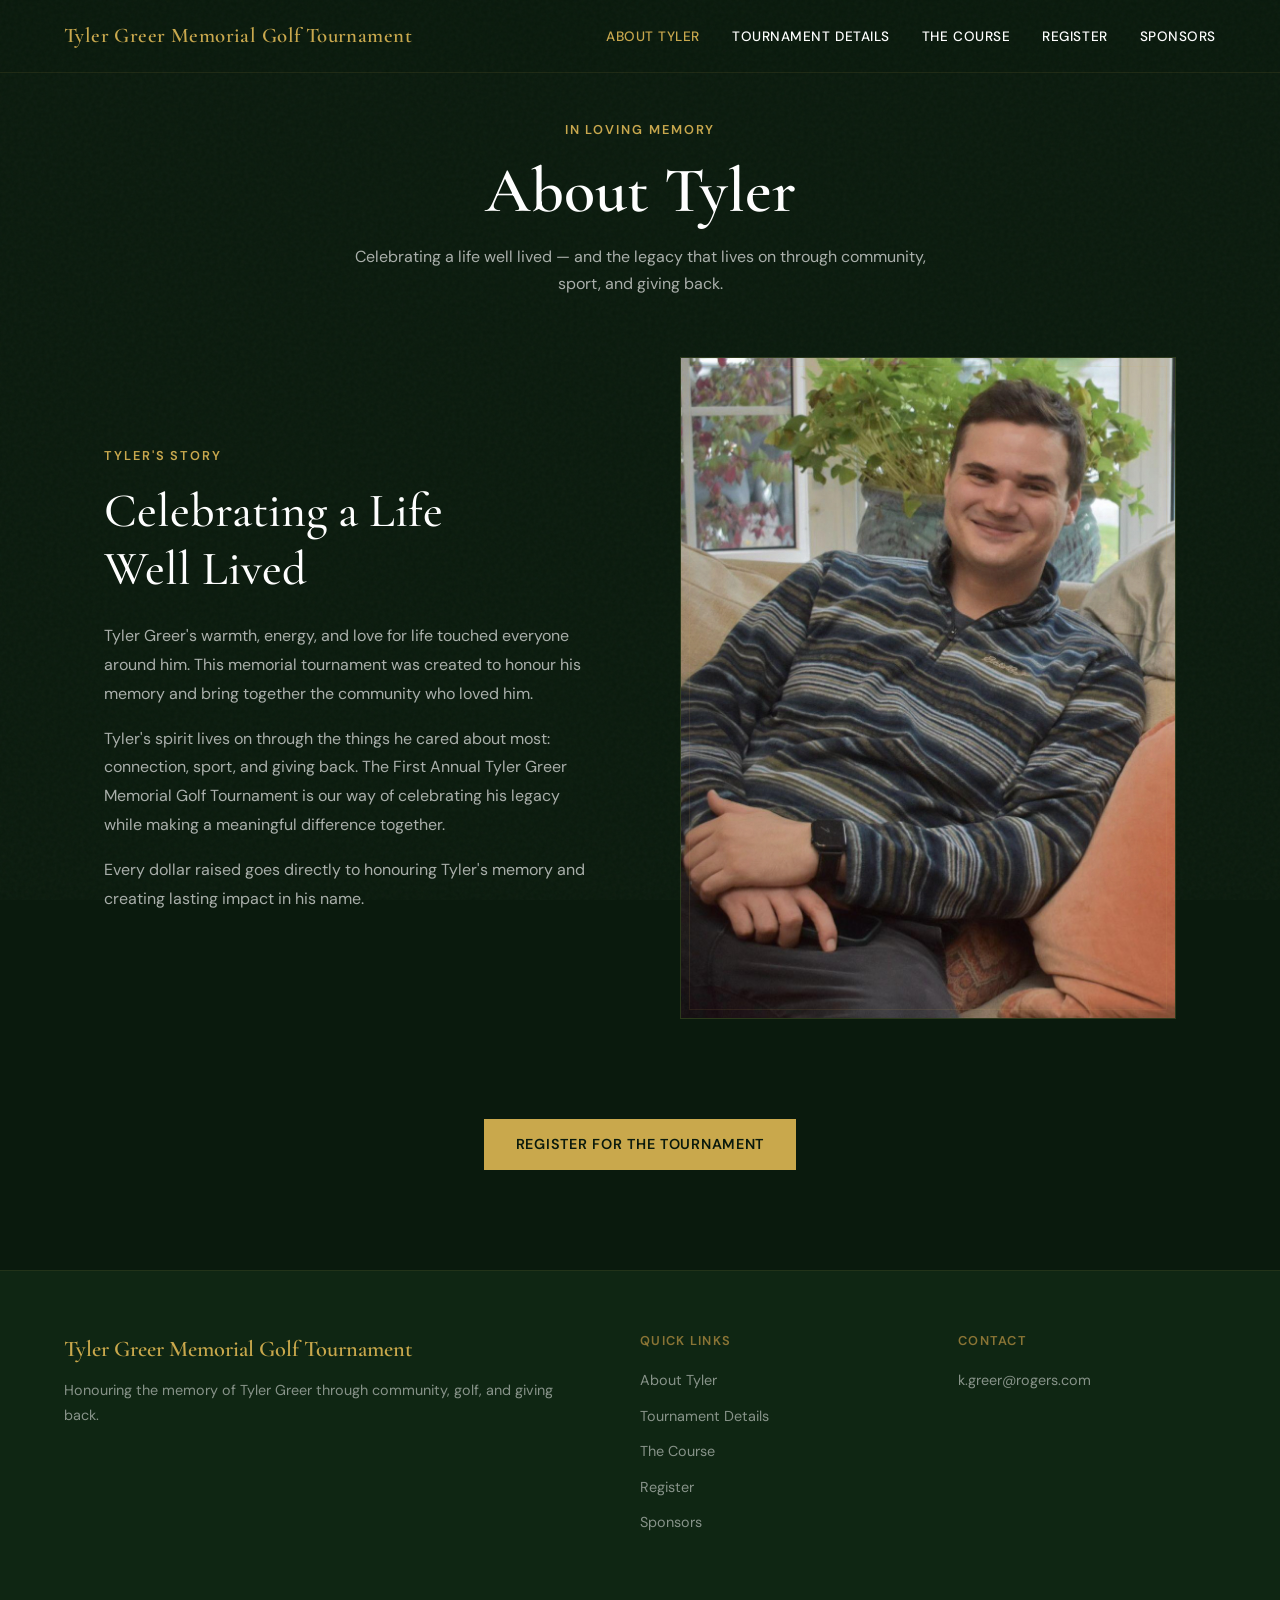
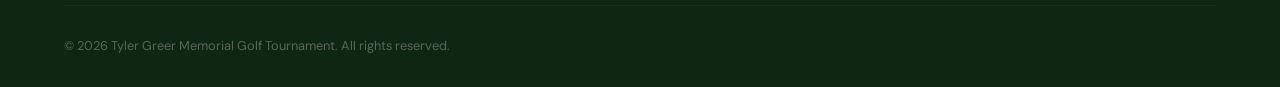
==== commit f6093614: "Rename "Tyler Greer Memorial" to "Tyler Greer Memorial Golf Tournament" in header logo, footer headi" ====
--- a/about.html
+++ b/about.html
@@ -77,7 +77,7 @@
   <!-- NAVIGATION -->
   <header class="header" id="header">
     <nav class="nav">
-      <a href="index.html" class="nav-logo">Tyler Greer Memorial</a>
+      <a href="index.html" class="nav-logo">Tyler Greer Memorial Golf Tournament</a>
       <ul class="nav-links" id="navLinks">
         <li><a href="about.html" class="active">About Tyler</a></li>
         <li><a href="index.html#tournament">Tournament Details</a></li>
@@ -123,7 +123,7 @@
   <footer class="footer">
     <div class="footer-inner">
       <div class="footer-brand">
-        <h3>Tyler Greer Memorial</h3>
+        <h3>Tyler Greer Memorial Golf Tournament</h3>
         <p>Honouring the memory of Tyler Greer through community, golf, and giving back.</p>
       </div>
       <div class="footer-col">
@@ -144,7 +144,7 @@
       </div>
     </div>
     <div class="footer-bottom">
-      <span>&copy; <span id="yearEl"></span> Tyler Greer Memorial. All rights reserved.</span>
+      <span>&copy; <span id="yearEl"></span> Tyler Greer Memorial Golf Tournament. All rights reserved.</span>
     </div>
   </footer>
 
--- a/styles.css
+++ b/styles.css
@@ -1538,6 +1538,71 @@
 }
 
 /* ============================================
+   PROCEEDS TO CAMH
+   ============================================ */
+.proceeds {
+  padding: clamp(60px, 8vw, 100px) clamp(20px, 5vw, 80px);
+  background: var(--deep-green);
+  border-top: 1px solid rgba(201, 168, 76, 0.08);
+  text-align: center;
+}
+
+.proceeds-inner {
+  max-width: 720px;
+  margin: 0 auto;
+}
+
+.proceeds-inner .section-label {
+  display: block;
+  margin-bottom: 16px;
+}
+
+.proceeds-inner h2 {
+  font-family: 'Cormorant Garamond', Georgia, serif;
+  font-size: clamp(1.8rem, 3.5vw, 2.5rem);
+  font-weight: 500;
+  line-height: 1.2;
+  margin-bottom: 20px;
+}
+
+.proceeds-inner p {
+  color: rgba(255, 255, 255, 0.65);
+  font-size: 1rem;
+  line-height: 1.7;
+  margin-bottom: 40px;
+}
+
+.proceeds-logo {
+  display: inline-block;
+  padding: 24px 32px;
+  background: #ffffff;
+  border-radius: 4px;
+  transition: transform 0.3s var(--ease-out), box-shadow 0.3s var(--ease-out);
+}
+
+.proceeds-logo:hover {
+  transform: translateY(-3px);
+  box-shadow: 0 12px 40px rgba(0, 0, 0, 0.3);
+}
+
+.proceeds-logo img {
+  display: block;
+  width: 100%;
+  max-width: 320px;
+  height: auto;
+}
+
+@media (max-width: 600px) {
+  .proceeds-logo {
+    padding: 18px 24px;
+  }
+
+  .proceeds-logo img {
+    max-width: 240px;
+  }
+}
+
+/* ============================================
    REGISTRATION MODAL
    ============================================ */
 .register-modal {
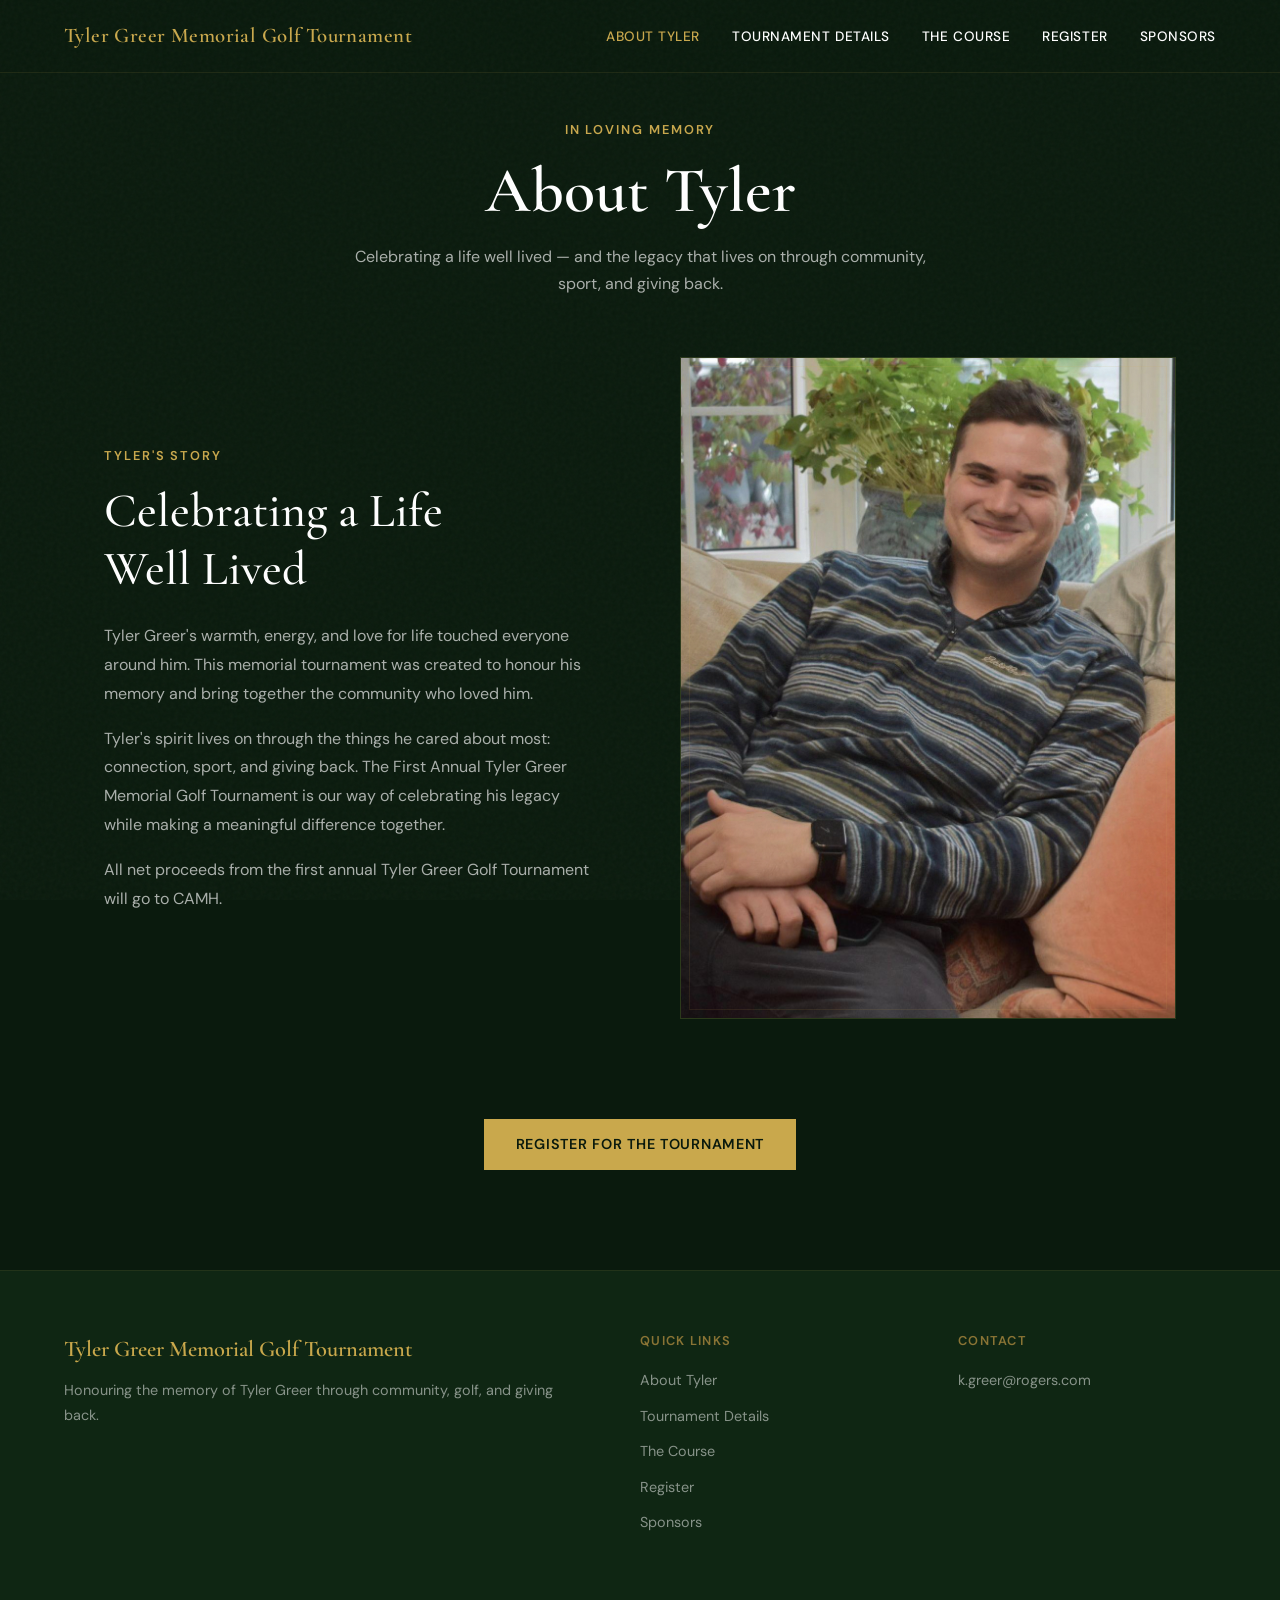
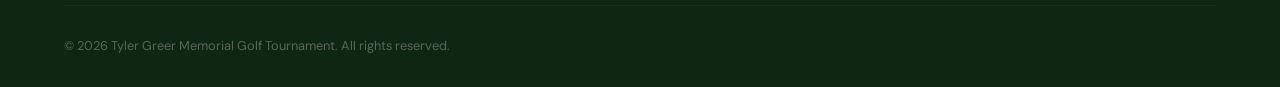
==== commit ec404f6e: "Update Tyler's Story closing paragraph to state all net proceeds go to CAMH Co-Authored-By: Claude O" ====
--- a/about.html
+++ b/about.html
@@ -107,7 +107,7 @@
       <h2>Celebrating a Life<br>Well Lived</h2>
       <p>Tyler Greer's warmth, energy, and love for life touched everyone around him. This memorial tournament was created to honour his memory and bring together the community who loved him.</p>
       <p>Tyler's spirit lives on through the things he cared about most: connection, sport, and giving back. The First Annual Tyler Greer Memorial Golf Tournament is our way of celebrating his legacy while making a meaningful difference together.</p>
-      <p>Every dollar raised goes directly to honouring Tyler's memory and creating lasting impact in his name.</p>
+      <p>All net proceeds from the first annual Tyler Greer Golf Tournament will go to CAMH.</p>
     </div>
     <div class="about-photo">
       <img src="tyler.jpeg" alt="Tyler Greer">
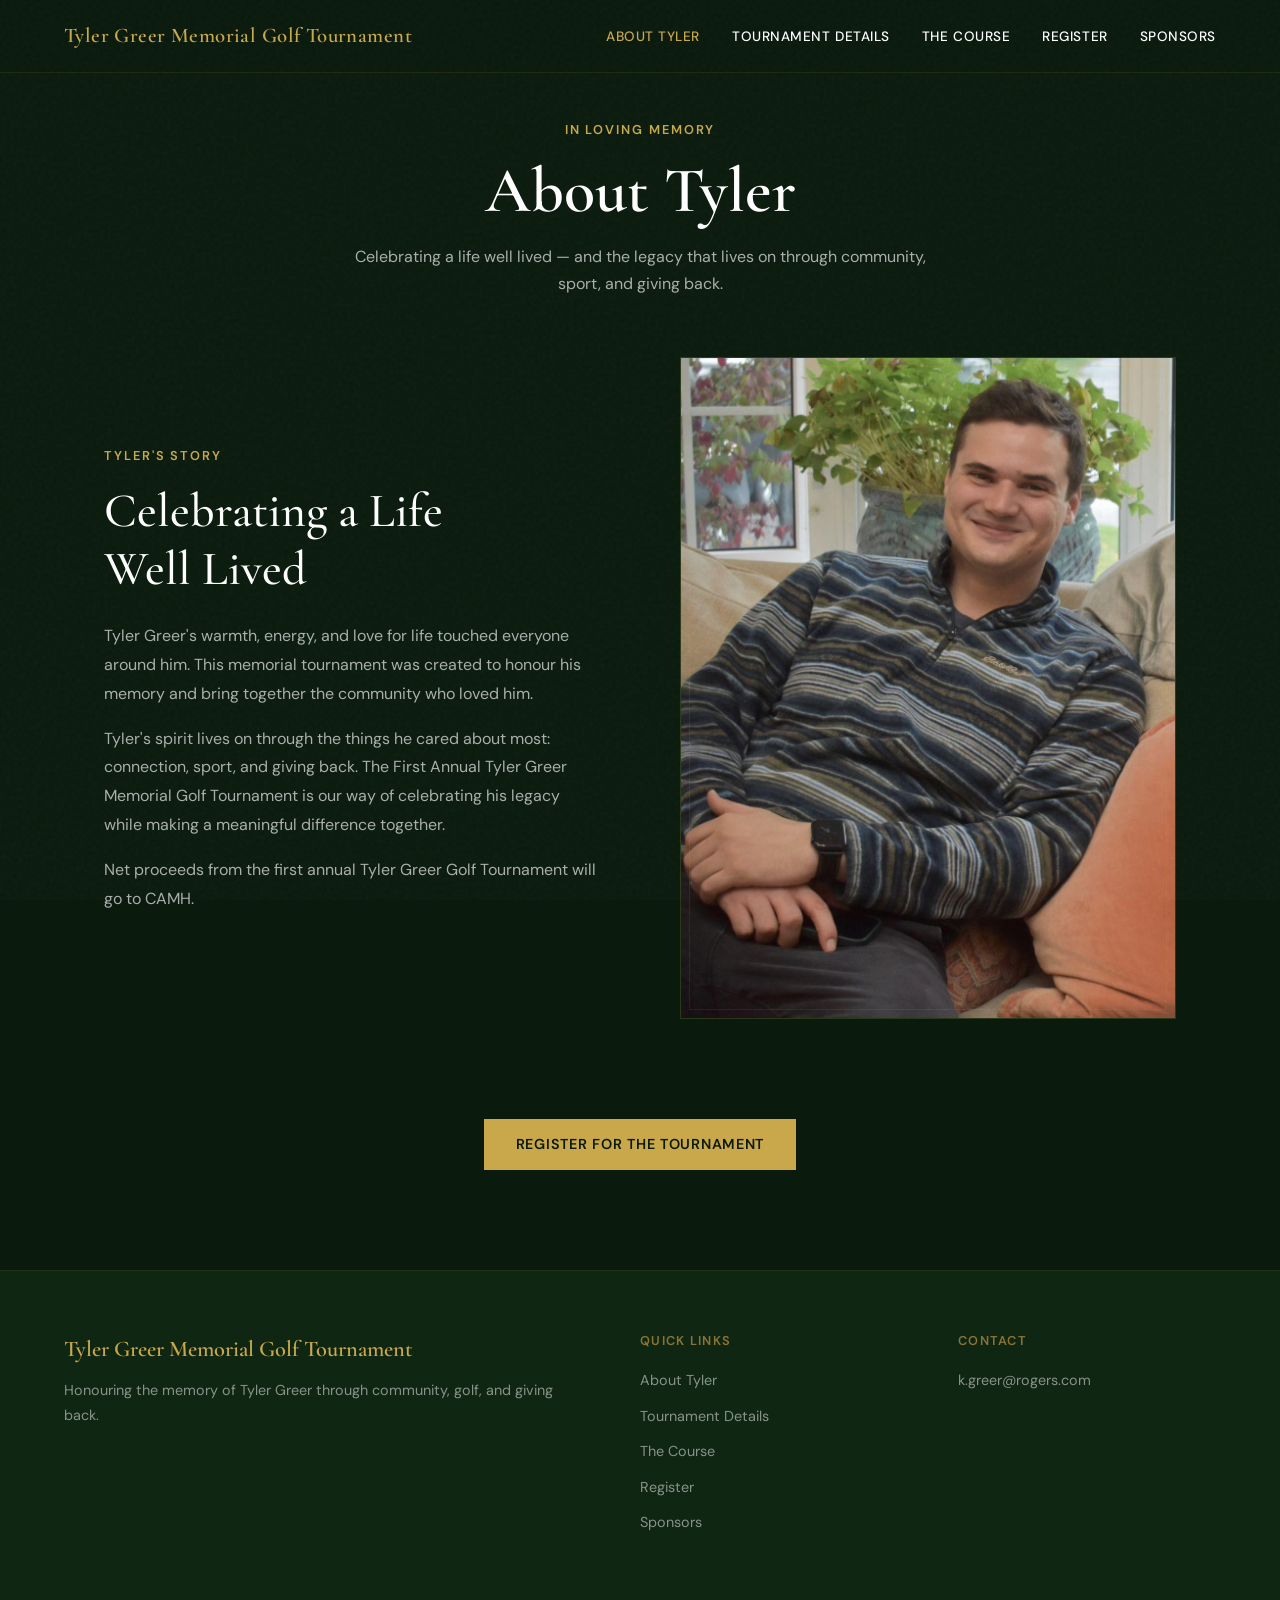
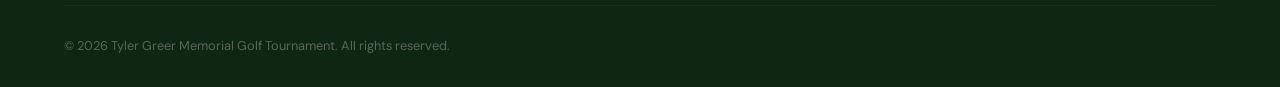
==== commit cc5d8bc9: "Change "All net proceeds" to "Net proceeds" on index heading and about page paragraph Co-Authored-By" ====
--- a/about.html
+++ b/about.html
@@ -107,7 +107,7 @@
       <h2>Celebrating a Life<br>Well Lived</h2>
       <p>Tyler Greer's warmth, energy, and love for life touched everyone around him. This memorial tournament was created to honour his memory and bring together the community who loved him.</p>
       <p>Tyler's spirit lives on through the things he cared about most: connection, sport, and giving back. The First Annual Tyler Greer Memorial Golf Tournament is our way of celebrating his legacy while making a meaningful difference together.</p>
-      <p>All net proceeds from the first annual Tyler Greer Golf Tournament will go to CAMH.</p>
+      <p>Net proceeds from the first annual Tyler Greer Golf Tournament will go to CAMH.</p>
     </div>
     <div class="about-photo">
       <img src="tyler.jpeg" alt="Tyler Greer">
--- a/styles.css
+++ b/styles.css
@@ -821,7 +821,7 @@
 
 .price-card h3 {
   font-family: 'Cormorant Garamond', Georgia, serif;
-  font-size: 1.6rem;
+  font-size: 2.2rem;
   font-weight: 600;
   margin-bottom: 8px;
   margin-top: 8px;
@@ -973,7 +973,7 @@
 
 .sponsor-tier h3 {
   font-family: 'Cormorant Garamond', Georgia, serif;
-  font-size: 1.5rem;
+  font-size: 2rem;
   font-weight: 600;
   color: var(--gold-light);
   margin-bottom: 8px;
@@ -1567,8 +1567,15 @@
 
 .proceeds-inner p {
   color: rgba(255, 255, 255, 0.65);
-  font-size: 1rem;
+  font-size: 0.85rem;
   line-height: 1.7;
+  margin-bottom: 16px;
+  max-width: 760px;
+  margin-left: auto;
+  margin-right: auto;
+}
+
+.proceeds-inner p:last-of-type {
   margin-bottom: 40px;
 }
 
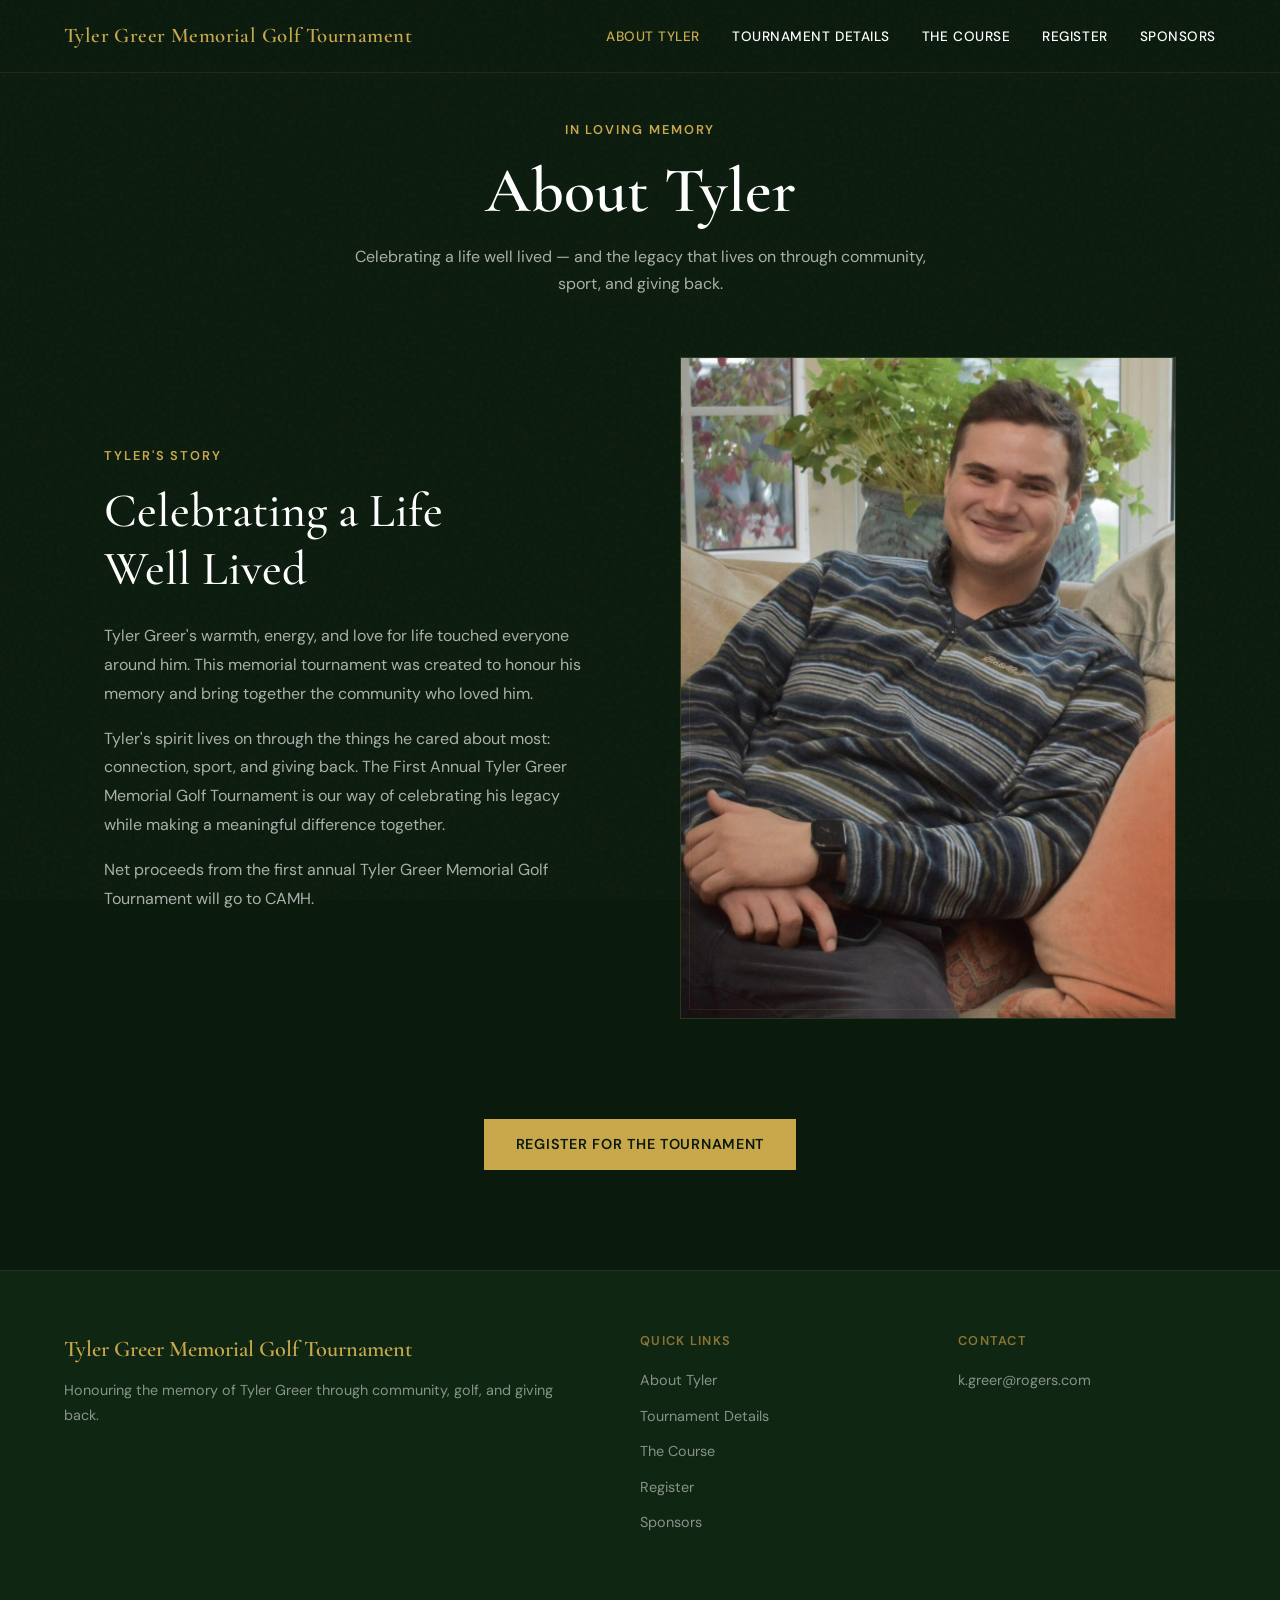
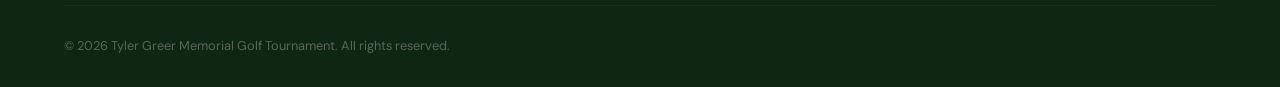
==== commit e6c88c3d: "Include "Memorial" in the about page proceeds sentence Co-Authored-By: Claude Opus 4.7 (1M context) " ====
--- a/about.html
+++ b/about.html
@@ -107,7 +107,7 @@
       <h2>Celebrating a Life<br>Well Lived</h2>
       <p>Tyler Greer's warmth, energy, and love for life touched everyone around him. This memorial tournament was created to honour his memory and bring together the community who loved him.</p>
       <p>Tyler's spirit lives on through the things he cared about most: connection, sport, and giving back. The First Annual Tyler Greer Memorial Golf Tournament is our way of celebrating his legacy while making a meaningful difference together.</p>
-      <p>Net proceeds from the first annual Tyler Greer Golf Tournament will go to CAMH.</p>
+      <p>Net proceeds from the first annual Tyler Greer Memorial Golf Tournament will go to CAMH.</p>
     </div>
     <div class="about-photo">
       <img src="tyler.jpeg" alt="Tyler Greer">
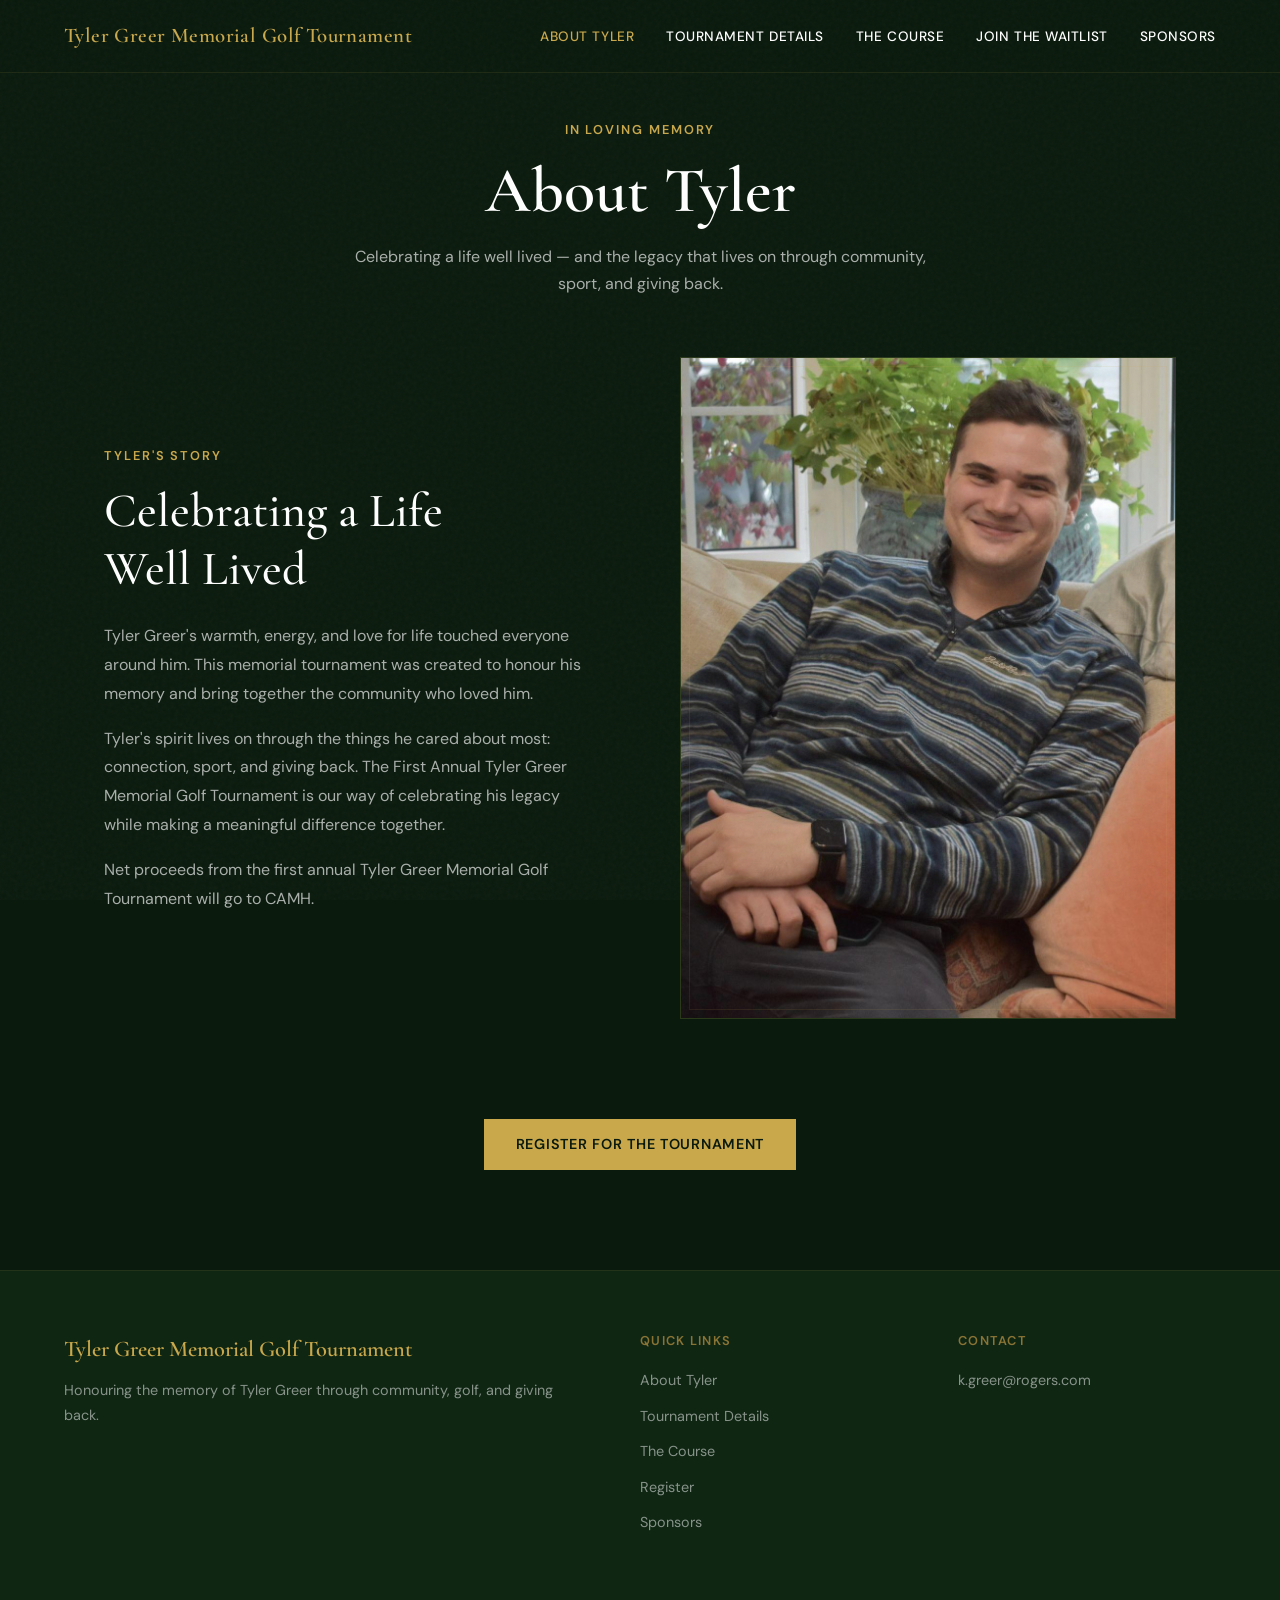
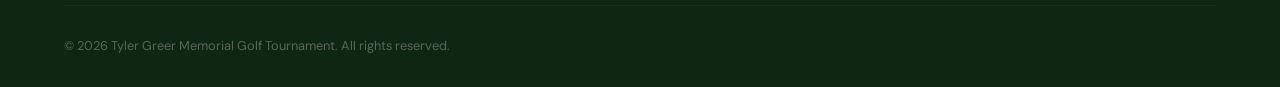
==== commit 838048c6: "Rename header nav "Register" link to "Join the Waitlist" across all pages Co-Authored-By: Claude Opu" ====
--- a/about.html
+++ b/about.html
@@ -82,7 +82,7 @@
         <li><a href="about.html" class="active">About Tyler</a></li>
         <li><a href="index.html#tournament">Tournament Details</a></li>
         <li><a href="course.html">The Course</a></li>
-        <li><a href="index.html#register">Register</a></li>
+        <li><a href="index.html#register">Join the Waitlist</a></li>
         <li><a href="index.html#sponsors">Sponsors</a></li>
       </ul>
       <button class="mobile-toggle" id="mobileToggle" aria-label="Toggle navigation" aria-expanded="false">
--- a/styles.css
+++ b/styles.css
@@ -539,9 +539,24 @@
 .hero-venue {
   font-size: 1rem;
   color: rgba(255, 255, 255, 0.65);
-  margin-bottom: 40px;
+  margin-bottom: 20px;
   opacity: 0;
   animation: fadeUp 0.8s var(--ease-out) 0.7s forwards;
+}
+
+.hero-status {
+  display: inline-block;
+  font-size: 0.85rem;
+  font-weight: 600;
+  letter-spacing: 0.12em;
+  text-transform: uppercase;
+  color: var(--gold);
+  border: 1px solid rgba(201, 168, 76, 0.5);
+  border-radius: 999px;
+  padding: 8px 18px;
+  margin-bottom: 28px;
+  opacity: 0;
+  animation: fadeUp 0.8s var(--ease-out) 0.8s forwards;
 }
 
 .hero-buttons {
@@ -1440,6 +1455,19 @@
 
   .mobile-toggle {
     display: flex;
+    padding: 14px;
+    min-width: 44px;
+    min-height: 44px;
+  }
+
+  .nav-logo {
+    font-size: clamp(0.7rem, 3.4vw, 1rem);
+    min-width: 0;
+    flex: 1 1 auto;
+  }
+
+  .nav {
+    gap: 8px;
   }
 
   .hero-buttons {
@@ -1599,6 +1627,27 @@
   height: auto;
 }
 
+.proceeds-cta {
+  margin-top: 48px;
+  display: flex;
+  flex-direction: column;
+  align-items: center;
+  gap: 8px;
+}
+
+.proceeds-inner p.proceeds-cta-text,
+.proceeds-cta-text {
+  color: rgba(255, 255, 255, 0.75);
+  font-size: 1rem;
+  line-height: 1.6;
+  margin: 0;
+  max-width: 560px;
+}
+
+.proceeds-cta .btn-primary {
+  display: inline-block;
+}
+
 @media (max-width: 600px) {
   .proceeds-logo {
     padding: 18px 24px;
@@ -1606,6 +1655,19 @@
 
   .proceeds-logo img {
     max-width: 240px;
+  }
+
+  .proceeds-cta {
+    margin-top: 36px;
+  }
+
+  .proceeds-cta-text {
+    font-size: 0.9rem;
+  }
+
+  .proceeds-cta .btn-primary {
+    width: 100%;
+    max-width: 320px;
   }
 }
 
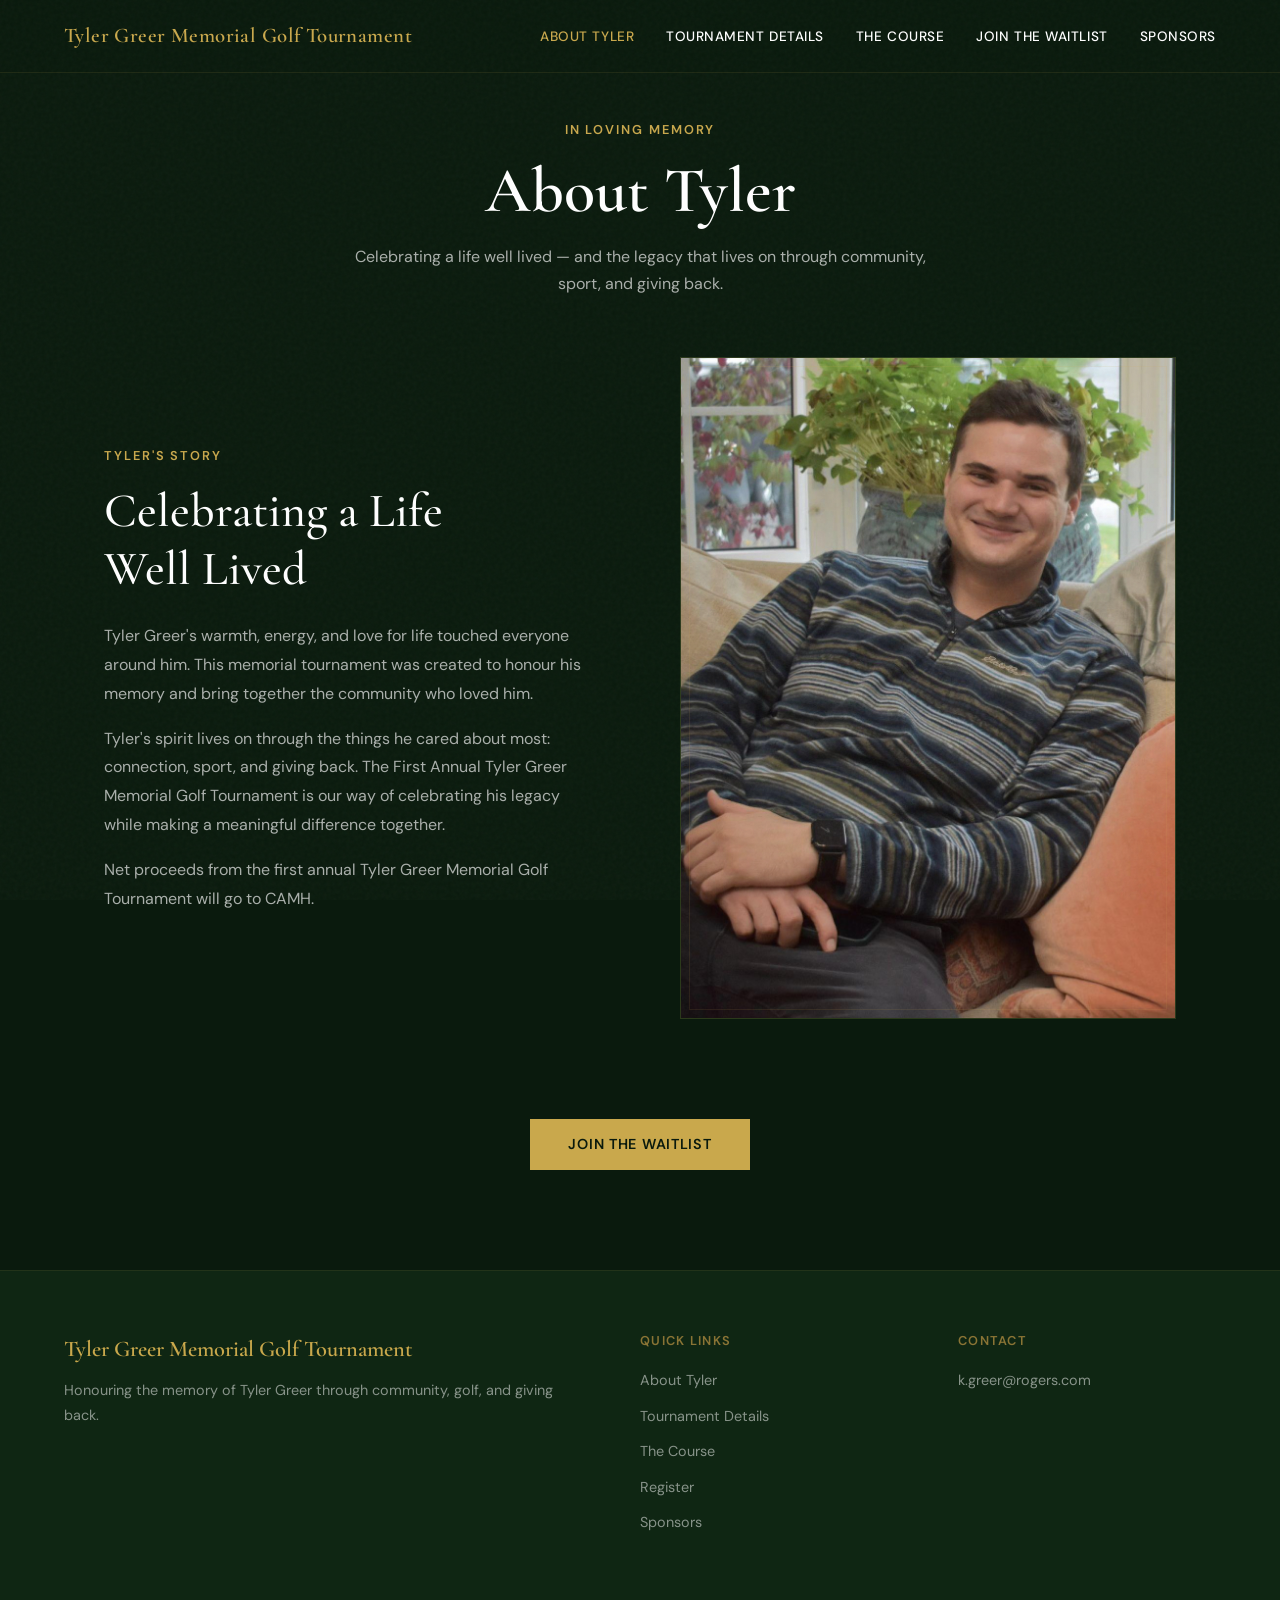
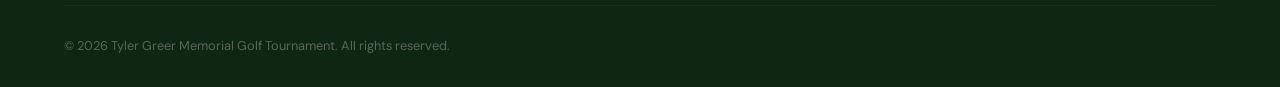
==== commit 6e2024df: "Switch registration modal + about CTA to waitlist language - Modal title: "Join the Waitlist — Fours" ====
--- a/about.html
+++ b/about.html
@@ -116,7 +116,7 @@
 
   <!-- CTA -->
   <section class="about-cta">
-    <a href="index.html#register" class="btn-primary">Register for the Tournament</a>
+    <a href="index.html#register" class="btn-primary">Join the Waitlist</a>
   </section>
 
   <!-- FOOTER -->
--- a/styles.css
+++ b/styles.css
@@ -927,6 +927,116 @@
   margin-top: 32px;
 }
 
+.sponsor-recognition {
+  display: flex;
+  flex-direction: column;
+  gap: 36px;
+  margin-bottom: 24px;
+}
+
+.sponsor-recognition-row {
+  display: flex;
+  flex-direction: column;
+  align-items: center;
+  gap: 16px;
+}
+
+.sponsor-recognition-label {
+  font-size: 1.15rem;
+  letter-spacing: 0.18em;
+  text-transform: uppercase;
+  color: var(--gold);
+  font-weight: 700;
+}
+
+.sponsor-recognition-cards {
+  display: grid;
+  grid-template-columns: repeat(3, 1fr);
+  gap: 20px;
+  width: 100%;
+  max-width: 880px;
+}
+
+.sponsor-recognition-cards--featured {
+  grid-template-columns: 1fr;
+  max-width: 340px;
+}
+
+.sponsor-recognition-card {
+  background: #ffffff;
+  border-radius: 6px;
+  padding: 20px 24px;
+  display: flex;
+  align-items: center;
+  justify-content: center;
+  min-height: 110px;
+  transition: transform 0.3s var(--ease-out), box-shadow 0.3s var(--ease-out);
+}
+
+.sponsor-recognition-card:hover {
+  transform: translateY(-3px);
+  box-shadow: 0 10px 30px rgba(0, 0, 0, 0.25);
+}
+
+.sponsor-recognition-card img {
+  display: block;
+  max-width: 100%;
+  max-height: 80px;
+  width: auto;
+  height: auto;
+  object-fit: contain;
+}
+
+.sponsor-recognition-card--featured {
+  min-height: 200px;
+  padding: 28px 32px;
+}
+
+.sponsor-recognition-card--featured img {
+  max-height: 180px;
+}
+
+.sponsor-recognition-card--text {
+  background: #ffffff;
+  color: var(--deep-green);
+  text-align: center;
+  font-family: 'Cormorant Garamond', Georgia, serif;
+  font-size: 1.25rem;
+  font-weight: 600;
+  line-height: 1.3;
+}
+
+.sponsor-recognition-card--text:hover {
+  background: #ffffff;
+}
+
+.sponsor-recognition-friends {
+  font-family: 'Cormorant Garamond', Georgia, serif;
+  font-size: 1.3rem;
+  color: var(--cream-soft);
+  margin: 0;
+  text-align: center;
+}
+
+@media (max-width: 720px) {
+  .sponsor-recognition-cards {
+    grid-template-columns: 1fr;
+    max-width: 420px;
+  }
+
+  .sponsor-recognition-card {
+    min-height: 100px;
+  }
+
+  .sponsor-recognition-card--featured {
+    min-height: 180px;
+  }
+
+  .sponsor-recognition-card--featured img {
+    max-height: 150px;
+  }
+}
+
 .sponsor-tiers {
   display: grid;
   grid-template-columns: repeat(3, 1fr);
